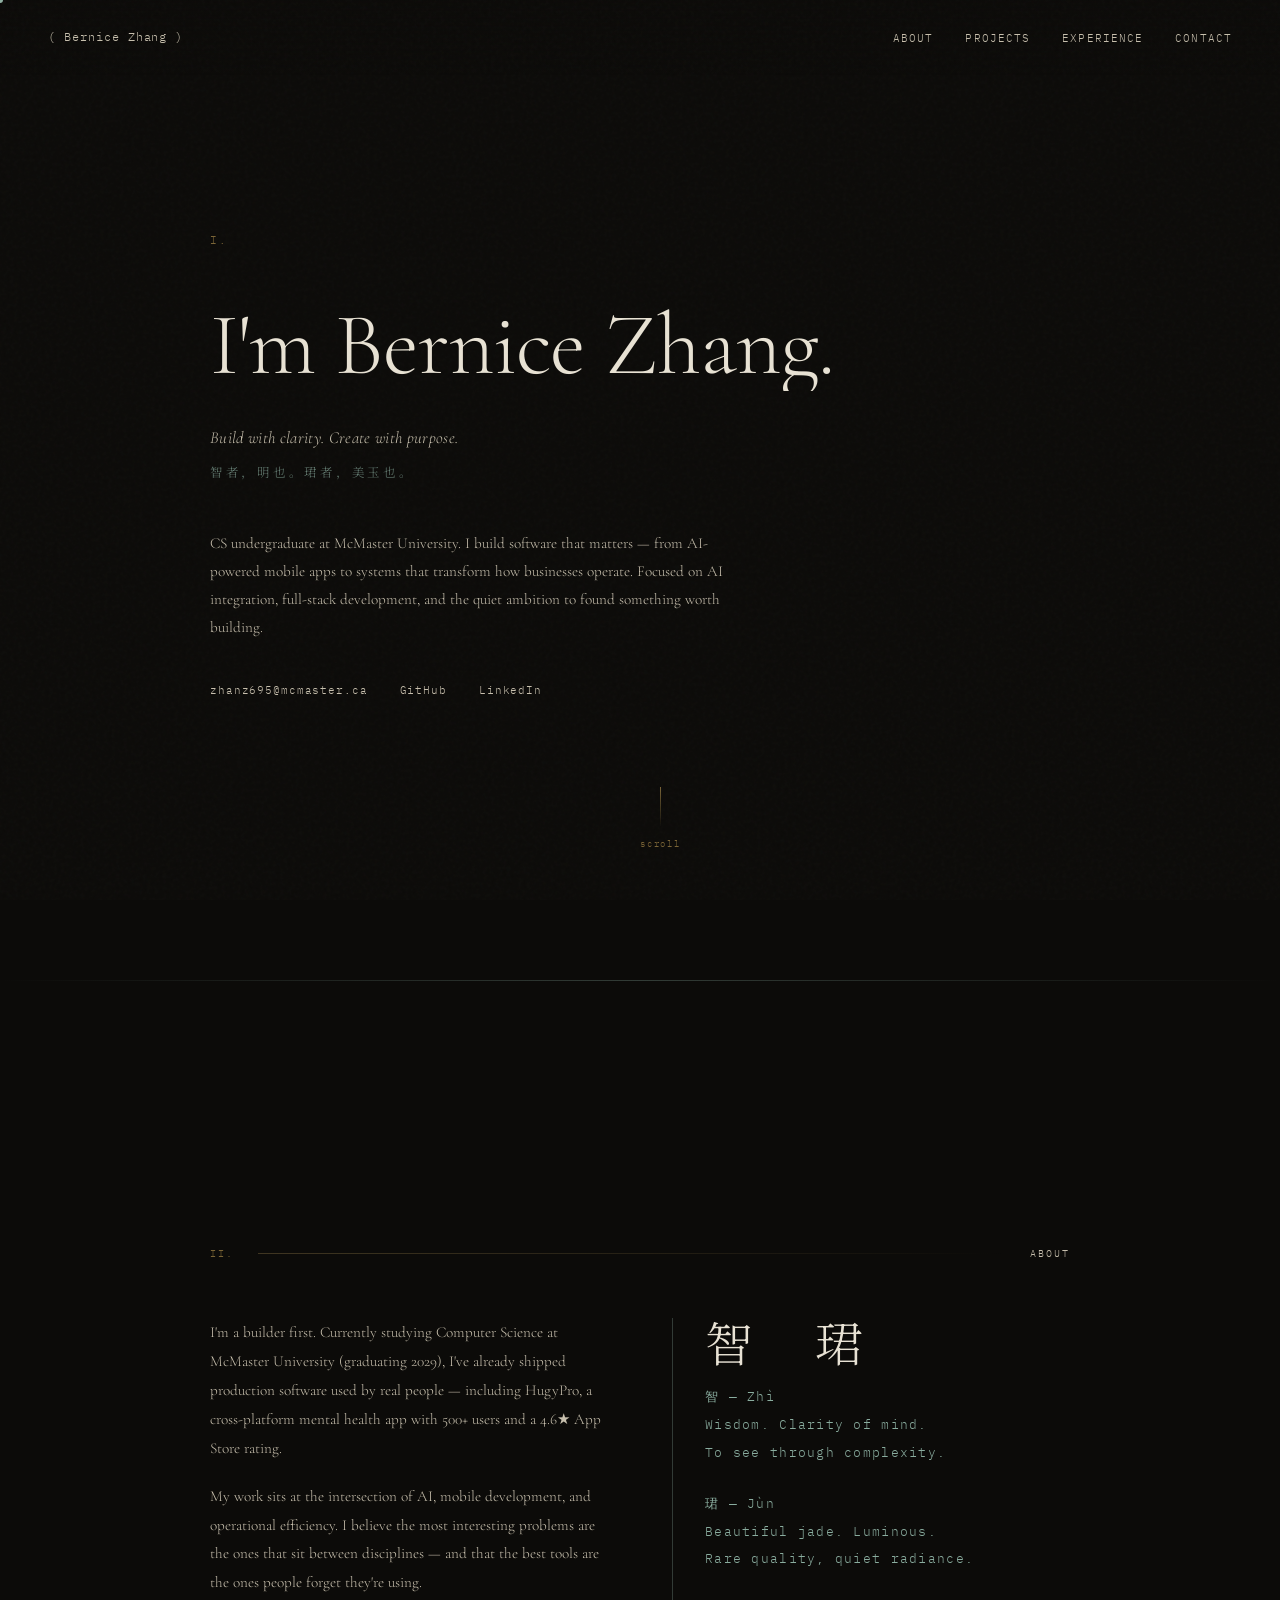
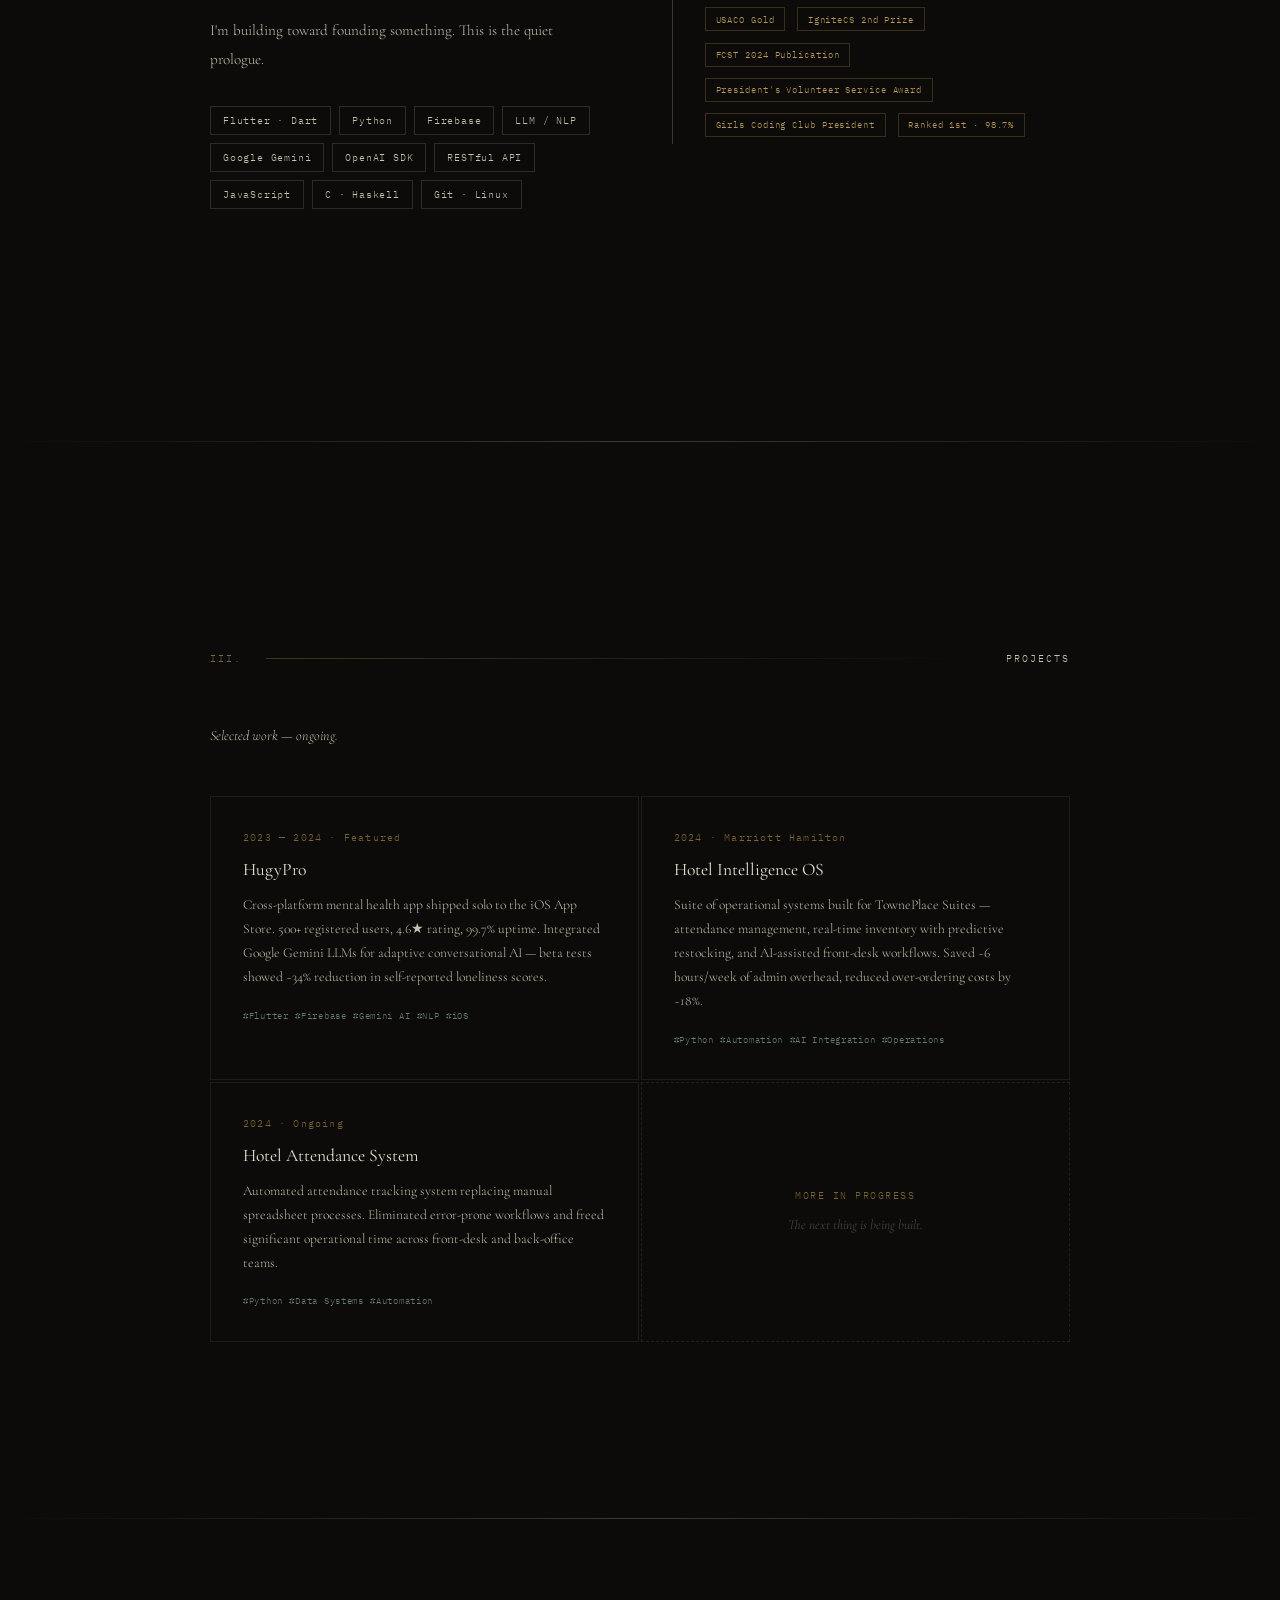
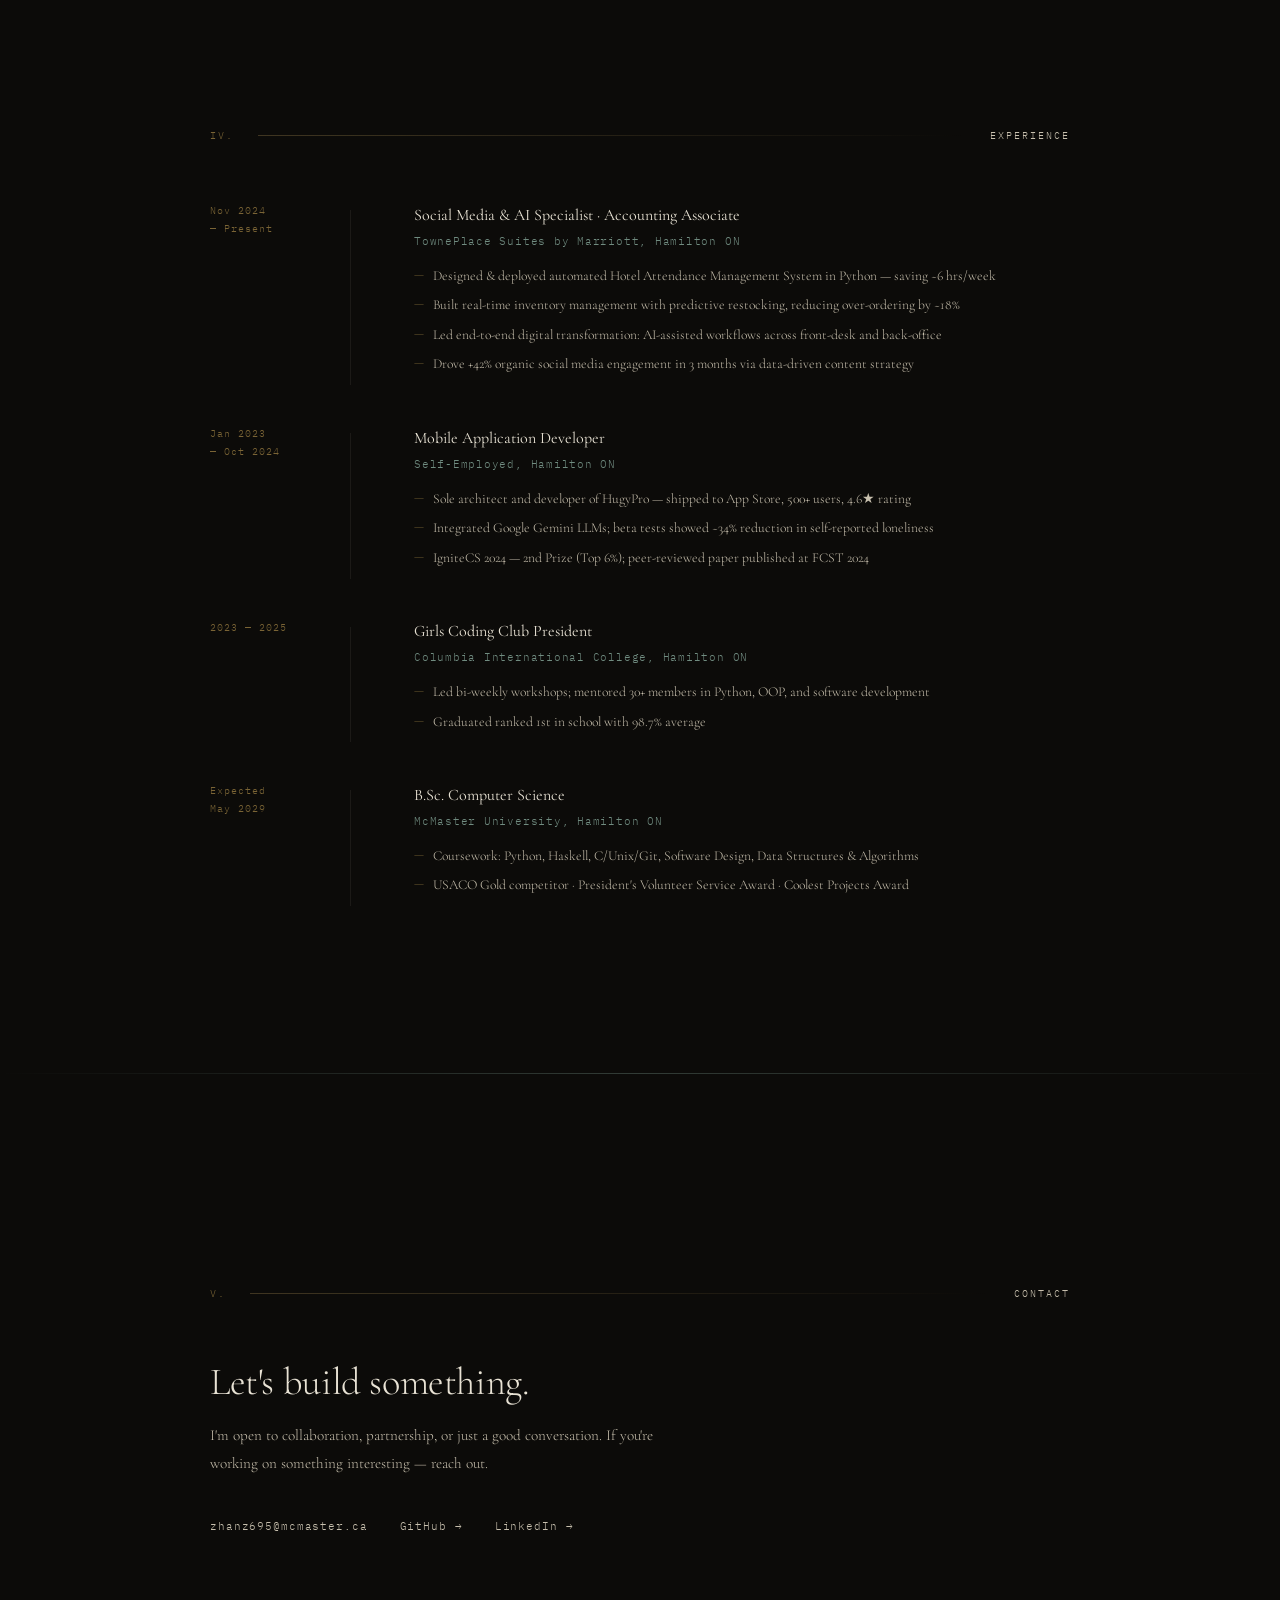
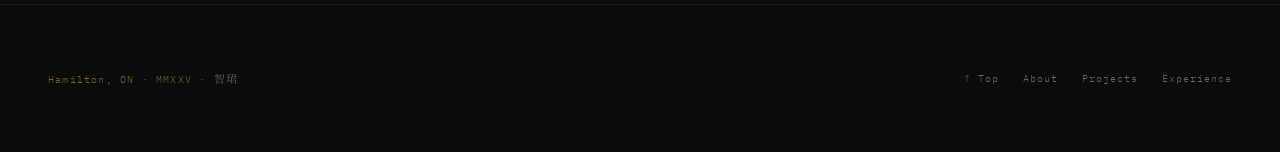
==== bernice-zhang.html @ 1e5eaf83 "Add files via upload" ====
<!DOCTYPE html>
<html lang="en">
<head>
<meta charset="UTF-8">
<meta name="viewport" content="width=device-width, initial-scale=1.0">
<title>Bernice Zhang</title>
<link rel="preconnect" href="https://fonts.googleapis.com">
<link rel="preconnect" href="https://fonts.gstatic.com" crossorigin>
<link href="https://fonts.googleapis.com/css2?family=Cormorant+Garamond:ital,wght@0,300;0,400;0,500;0,600;1,300;1,400&family=Noto+Serif+SC:wght@300;400&family=IBM+Plex+Mono:wght@300;400&display=swap" rel="stylesheet">
<style>
  *, *::before, *::after { box-sizing: border-box; margin: 0; padding: 0; }

  :root {
    --ink: #0c0b09;
    --paper: #e8e2d4;
    --paper-dim: #c8c0ae;
    --jade: #8aad9f;
    --gold: #b89a5a;
    --gold-dim: #7a6435;
    --mono: 'IBM Plex Mono', monospace;
    --serif: 'Cormorant Garamond', Georgia, serif;
    --chinese: 'Noto Serif SC', serif;
  }

  html { scroll-behavior: smooth; }

  body {
    background: var(--ink);
    color: var(--paper);
    font-family: var(--serif);
    font-size: 17px;
    line-height: 1.75;
    font-weight: 300;
    overflow-x: hidden;
  }

  /* Grain overlay */
  body::before {
    content: '';
    position: fixed;
    inset: 0;
    background-image: url("data:image/svg+xml,%3Csvg viewBox='0 0 256 256' xmlns='http://www.w3.org/2000/svg'%3E%3Cfilter id='noise'%3E%3CfeTurbulence type='fractalNoise' baseFrequency='0.9' numOctaves='4' stitchTiles='stitch'/%3E%3C/filter%3E%3Crect width='100%25' height='100%25' filter='url(%23noise)' opacity='0.04'/%3E%3C/svg%3E");
    pointer-events: none;
    z-index: 9999;
    opacity: 0.6;
  }

  /* NAV */
  nav {
    position: fixed;
    top: 0; left: 0; right: 0;
    z-index: 100;
    display: flex;
    justify-content: space-between;
    align-items: center;
    padding: 1.4rem 3rem;
    mix-blend-mode: normal;
  }

  nav::after {
    content: '';
    position: absolute;
    inset: 0;
    background: linear-gradient(to bottom, rgba(12,11,9,0.85) 0%, transparent 100%);
    pointer-events: none;
    z-index: -1;
  }

  .nav-logo {
    font-family: var(--mono);
    font-size: 12px;
    letter-spacing: 0.08em;
    color: var(--paper-dim);
    text-decoration: none;
    overflow: hidden;
    height: 1.2em;
    display: block;
  }

  .nav-logo-inner {
    display: flex;
    flex-direction: column;
    transition: transform 0.4s cubic-bezier(0.76, 0, 0.24, 1);
  }

  .nav-logo:hover .nav-logo-inner {
    transform: translateY(-50%);
  }

  .nav-logo span {
    display: block;
    line-height: 1.2em;
    height: 1.2em;
  }

  .nav-links {
    display: flex;
    gap: 2rem;
    list-style: none;
  }

  .nav-links a {
    font-family: var(--mono);
    font-size: 11px;
    letter-spacing: 0.1em;
    text-transform: uppercase;
    color: var(--paper-dim);
    text-decoration: none;
    position: relative;
    transition: color 0.3s ease;
  }

  .nav-links a::after {
    content: '';
    position: absolute;
    bottom: -2px; left: 0;
    width: 0; height: 1px;
    background: var(--gold);
    transition: width 0.35s cubic-bezier(0.76, 0, 0.24, 1);
  }

  .nav-links a:hover { color: var(--paper); }
  .nav-links a:hover::after { width: 100%; }

  /* SECTIONS */
  section {
    min-height: 100vh;
    padding: 0 3rem;
    display: flex;
    align-items: center;
  }

  .section-inner {
    width: 100%;
    max-width: 860px;
    margin: 0 auto;
    padding: 8rem 0 6rem;
  }

  /* HERO */
  #hero {
    min-height: 100vh;
    position: relative;
  }

  .hero-number {
    font-family: var(--mono);
    font-size: 11px;
    letter-spacing: 0.15em;
    color: var(--gold-dim);
    margin-bottom: 3rem;
    opacity: 0;
    transform: translateY(12px);
    animation: fadeUp 0.8s cubic-bezier(0.76, 0, 0.24, 1) 0.2s forwards;
  }

  .hero-name-en {
    font-size: clamp(3.2rem, 7vw, 5.5rem);
    font-weight: 300;
    letter-spacing: -0.01em;
    line-height: 1.05;
    color: var(--paper);
    overflow: hidden;
    opacity: 0;
    transform: translateY(20px);
    animation: fadeUp 1s cubic-bezier(0.76, 0, 0.24, 1) 0.4s forwards;
  }

  /* Name flip: English ↔ Chinese */
  .hero-name-flip {
    display: inline-block;
    overflow: hidden;
    height: 1.05em;
    vertical-align: bottom;
    cursor: default;
  }

  .hero-name-flip-inner {
    display: flex;
    flex-direction: column;
    transition: transform 0.55s cubic-bezier(0.76, 0, 0.24, 1);
  }

  .hero-name-en:hover .hero-name-flip-inner {
    transform: translateY(-50%);
  }

  .hero-name-flip-inner span {
    display: block;
    height: 1.05em;
    line-height: 1.05em;
  }

  .hero-name-flip-inner span:last-child {
    font-family: var(--chinese);
    font-size: 0.85em;
    color: var(--jade);
    letter-spacing: 0.25em;
  }

  .hero-tagline {
    margin-top: 2rem;
    font-size: 1.05rem;
    font-weight: 300;
    color: var(--paper-dim);
    font-style: italic;
    letter-spacing: 0.02em;
    opacity: 0;
    transform: translateY(12px);
    animation: fadeUp 0.9s cubic-bezier(0.76, 0, 0.24, 1) 0.65s forwards;
  }

  .hero-jade-text {
    display: block;
    margin-top: 0.6rem;
    font-family: var(--chinese);
    font-size: 0.78rem;
    letter-spacing: 0.3em;
    color: var(--jade);
    font-style: normal;
    opacity: 0.7;
  }

  .hero-bio {
    margin-top: 2.8rem;
    max-width: 520px;
    font-size: 0.95rem;
    line-height: 1.85;
    color: var(--paper-dim);
    opacity: 0;
    transform: translateY(12px);
    animation: fadeUp 0.9s cubic-bezier(0.76, 0, 0.24, 1) 0.85s forwards;
  }

  .hero-links {
    margin-top: 2.5rem;
    display: flex;
    gap: 2rem;
    opacity: 0;
    transform: translateY(12px);
    animation: fadeUp 0.9s cubic-bezier(0.76, 0, 0.24, 1) 1s forwards;
  }

  .hero-links a {
    font-family: var(--mono);
    font-size: 11px;
    letter-spacing: 0.08em;
    color: var(--paper-dim);
    text-decoration: none;
    transition: color 0.3s ease;
    position: relative;
    overflow: hidden;
  }

  .hero-links a::after {
    content: '';
    position: absolute;
    bottom: -1px; left: 0;
    width: 100%; height: 1px;
    background: var(--gold);
    transform: scaleX(0);
    transform-origin: right;
    transition: transform 0.4s cubic-bezier(0.76, 0, 0.24, 1);
  }

  .hero-links a:hover { color: var(--paper); }
  .hero-links a:hover::after {
    transform: scaleX(1);
    transform-origin: left;
  }

  /* DIVIDER */
  .section-divider {
    width: 1px;
    height: 60px;
    background: var(--gold-dim);
    margin: 0 auto;
    opacity: 0.4;
  }

  /* SECTION LABEL */
  .section-label {
    display: flex;
    align-items: center;
    gap: 1.5rem;
    margin-bottom: 3.5rem;
  }

  .section-label-roman {
    font-family: var(--mono);
    font-size: 10px;
    letter-spacing: 0.2em;
    color: var(--gold-dim);
    text-transform: uppercase;
  }

  .section-label-line {
    flex: 1;
    height: 1px;
    background: linear-gradient(to right, rgba(184,154,90,0.3), transparent);
  }

  .section-label-title {
    font-family: var(--mono);
    font-size: 10px;
    letter-spacing: 0.2em;
    color: var(--paper-dim);
    text-transform: uppercase;
  }

  /* ABOUT */
  .about-grid {
    display: grid;
    grid-template-columns: 1fr 1fr;
    gap: 4rem;
    align-items: start;
  }

  .about-text p {
    color: var(--paper-dim);
    font-size: 0.95rem;
    line-height: 1.9;
    margin-bottom: 1.2rem;
  }

  .about-text p:last-child { margin-bottom: 0; }

  .about-name-block {
    border-left: 1px solid rgba(138,173,159,0.3);
    padding-left: 2rem;
  }

  .jade-char {
    font-family: var(--chinese);
    font-size: 3rem;
    line-height: 1;
    color: var(--paper);
    letter-spacing: 0.15em;
    margin-bottom: 1.2rem;
    display: block;
  }

  .jade-meaning {
    font-size: 0.8rem;
    font-family: var(--mono);
    color: var(--jade);
    letter-spacing: 0.1em;
    line-height: 1.8;
  }

  .jade-meaning-line {
    display: block;
    margin-bottom: 0.3rem;
    opacity: 0;
    transform: translateX(8px);
    transition: opacity 0.5s ease, transform 0.5s ease;
  }

  .jade-meaning-line.visible {
    opacity: 1;
    transform: translateX(0);
  }

  .skills-list {
    margin-top: 2rem;
    display: flex;
    flex-wrap: wrap;
    gap: 0.5rem;
  }

  .skill-tag {
    font-family: var(--mono);
    font-size: 10px;
    letter-spacing: 0.08em;
    color: var(--paper-dim);
    border: 1px solid rgba(232,226,212,0.15);
    padding: 0.3rem 0.75rem;
    transition: border-color 0.3s ease, color 0.3s ease;
    cursor: default;
  }

  .skill-tag:hover {
    border-color: rgba(138,173,159,0.5);
    color: var(--jade);
  }

  /* PROJECTS */
  .projects-grid {
    display: grid;
    grid-template-columns: 1fr 1fr;
    gap: 1.5px;
  }

  .project-card {
    padding: 2rem;
    border: 1px solid rgba(232,226,212,0.08);
    position: relative;
    overflow: hidden;
    cursor: pointer;
    transition: border-color 0.4s ease;
    text-decoration: none;
    display: block;
    color: inherit;
  }

  .project-card::before {
    content: '';
    position: absolute;
    inset: 0;
    background: linear-gradient(135deg, rgba(138,173,159,0.04) 0%, transparent 60%);
    opacity: 0;
    transition: opacity 0.5s ease;
  }

  .project-card::after {
    content: '';
    position: absolute;
    bottom: 0; left: 0;
    width: 0; height: 1px;
    background: linear-gradient(to right, var(--jade), var(--gold));
    transition: width 0.5s cubic-bezier(0.76, 0, 0.24, 1);
  }

  .project-card:hover { border-color: rgba(232,226,212,0.2); }
  .project-card:hover::before { opacity: 1; }
  .project-card:hover::after { width: 100%; }

  .project-meta {
    font-family: var(--mono);
    font-size: 10px;
    letter-spacing: 0.12em;
    color: var(--gold-dim);
    margin-bottom: 0.8rem;
  }

  .project-title {
    font-size: 1.1rem;
    font-weight: 400;
    color: var(--paper);
    margin-bottom: 0.7rem;
    line-height: 1.3;
  }

  .project-desc {
    font-size: 0.85rem;
    color: var(--paper-dim);
    line-height: 1.75;
  }

  .project-tags {
    margin-top: 1.2rem;
    display: flex;
    flex-wrap: wrap;
    gap: 0.4rem;
  }

  .project-tag {
    font-family: var(--mono);
    font-size: 9px;
    letter-spacing: 0.08em;
    color: var(--jade);
    opacity: 0.7;
  }

  .project-tag::before { content: '#'; }

  /* EXPERIENCE */
  .exp-list { display: flex; flex-direction: column; gap: 3rem; }

  .exp-item {
    display: grid;
    grid-template-columns: 140px 1fr;
    gap: 2rem;
    position: relative;
  }

  .exp-item::before {
    content: '';
    position: absolute;
    left: 140px;
    top: 0.6rem;
    width: 1px;
    height: 100%;
    background: rgba(232,226,212,0.07);
  }

  .exp-date {
    font-family: var(--mono);
    font-size: 10px;
    letter-spacing: 0.1em;
    color: var(--gold-dim);
    line-height: 1.8;
    padding-top: 0.1rem;
  }

  .exp-content { padding-left: 2rem; }

  .exp-title {
    font-size: 1rem;
    font-weight: 400;
    color: var(--paper);
    margin-bottom: 0.2rem;
  }

  .exp-org {
    font-family: var(--mono);
    font-size: 11px;
    letter-spacing: 0.07em;
    color: var(--jade);
    margin-bottom: 0.8rem;
    opacity: 0.8;
  }

  .exp-bullets {
    list-style: none;
    display: flex;
    flex-direction: column;
    gap: 0.4rem;
  }

  .exp-bullets li {
    font-size: 0.85rem;
    color: var(--paper-dim);
    line-height: 1.7;
    padding-left: 1.2rem;
    position: relative;
  }

  .exp-bullets li::before {
    content: '—';
    position: absolute;
    left: 0;
    color: var(--gold-dim);
    font-size: 0.75rem;
  }

  /* FOOTER */
  footer {
    padding: 4rem 3rem;
    display: flex;
    justify-content: space-between;
    align-items: center;
    border-top: 1px solid rgba(232,226,212,0.07);
  }

  .footer-left {
    font-family: var(--mono);
    font-size: 10px;
    letter-spacing: 0.12em;
    color: var(--gold-dim);
  }

  .footer-left span {
    font-family: var(--chinese);
    font-size: 11px;
    color: var(--jade);
    opacity: 0.6;
  }

  .footer-right {
    display: flex;
    gap: 1.5rem;
  }

  .footer-right a {
    font-family: var(--mono);
    font-size: 10px;
    letter-spacing: 0.1em;
    color: var(--paper-dim);
    text-decoration: none;
    transition: color 0.3s ease;
    opacity: 0.5;
  }

  .footer-right a:hover { color: var(--jade); opacity: 1; }

  /* SCROLL REVEAL */
  .reveal {
    opacity: 0;
    transform: translateY(24px);
    transition: opacity 0.85s cubic-bezier(0.76, 0, 0.24, 1), transform 0.85s cubic-bezier(0.76, 0, 0.24, 1);
  }

  .reveal.visible {
    opacity: 1;
    transform: translateY(0);
  }

  .reveal-delay-1 { transition-delay: 0.1s; }
  .reveal-delay-2 { transition-delay: 0.2s; }
  .reveal-delay-3 { transition-delay: 0.3s; }
  .reveal-delay-4 { transition-delay: 0.45s; }

  /* ANIMATIONS */
  @keyframes fadeUp {
    to { opacity: 1; transform: translateY(0); }
  }

  /* SCROLL INDICATOR */
  .scroll-hint {
    position: absolute;
    bottom: 3rem;
    left: 50%;
    transform: translateX(-50%);
    font-family: var(--mono);
    font-size: 9px;
    letter-spacing: 0.2em;
    color: var(--gold-dim);
    display: flex;
    flex-direction: column;
    align-items: center;
    gap: 0.6rem;
    opacity: 0;
    animation: fadeUp 1s ease 1.5s forwards;
  }

  .scroll-hint-line {
    width: 1px;
    height: 40px;
    background: linear-gradient(to bottom, var(--gold-dim), transparent);
    animation: scrollPulse 2s ease-in-out infinite;
  }

  @keyframes scrollPulse {
    0%, 100% { opacity: 0.4; transform: scaleY(1); }
    50% { opacity: 1; transform: scaleY(0.7); }
  }

  /* CURSOR DOT */
  .cursor-dot {
    position: fixed;
    width: 6px;
    height: 6px;
    background: var(--jade);
    border-radius: 50%;
    pointer-events: none;
    z-index: 10000;
    transform: translate(-50%, -50%);
    transition: width 0.3s, height 0.3s, opacity 0.3s;
    mix-blend-mode: screen;
  }

  /* SECTION heading */
  .section-heading {
    font-size: clamp(1.6rem, 3.5vw, 2.4rem);
    font-weight: 300;
    color: var(--paper);
    letter-spacing: -0.01em;
    line-height: 1.2;
    margin-bottom: 1rem;
  }

  .section-sub {
    font-size: 0.88rem;
    color: var(--paper-dim);
    font-style: italic;
    margin-bottom: 3rem;
  }

  /* HORIZONTAL RULE */
  hr.jade-rule {
    border: none;
    height: 1px;
    background: linear-gradient(to right, transparent, rgba(138,173,159,0.3), transparent);
    margin: 5rem 0;
  }

  /* AWARD CHIPS */
  .award-chip {
    display: inline-block;
    font-family: var(--mono);
    font-size: 9px;
    letter-spacing: 0.1em;
    color: var(--gold);
    border: 1px solid rgba(184,154,90,0.25);
    padding: 0.2rem 0.6rem;
    margin-right: 0.5rem;
    margin-bottom: 0.4rem;
  }

  /* ACTIVE NAV */
  .nav-links a.active { color: var(--paper); }
  .nav-links a.active::after { width: 100%; }

  @media (max-width: 700px) {
    nav { padding: 1.2rem 1.5rem; }
    section { padding: 0 1.5rem; }
    .about-grid, .projects-grid { grid-template-columns: 1fr; }
    .exp-item { grid-template-columns: 1fr; gap: 0.5rem; }
    .exp-item::before { display: none; }
    .exp-content { padding-left: 0; }
    footer { flex-direction: column; gap: 1rem; text-align: center; }
  }
</style>
</head>
<body>

<div class="cursor-dot" id="cursor"></div>

<!-- NAV -->
<nav>
  <a class="nav-logo" href="#hero">
    <div class="nav-logo-inner">
      <span>( Bernice Zhang )</span>
      <span>( 張　智　珺 )</span>
    </div>
  </a>
  <ul class="nav-links">
    <li><a href="#about">About</a></li>
    <li><a href="#projects">Projects</a></li>
    <li><a href="#experience">Experience</a></li>
    <li><a href="#contact">Contact</a></li>
  </ul>
</nav>

<!-- HERO -->
<section id="hero">
  <div class="section-inner">
    <div class="hero-number">I.</div>

    <h1 class="hero-name-en">
      I'm
      <span class="hero-name-flip">
        <span class="hero-name-flip-inner">
          <span>Bernice</span>
          <span>智珺</span>
        </span>
      </span>
      Zhang.
    </h1>

    <p class="hero-tagline">
      Build with clarity. Create with purpose.
      <span class="hero-jade-text">智者，明也。珺者，美玉也。</span>
    </p>

    <p class="hero-bio">
      CS undergraduate at McMaster University. I build software that matters — from AI-powered mobile apps to systems that transform how businesses operate. Focused on AI integration, full-stack development, and the quiet ambition to found something worth building.
    </p>

    <div class="hero-links">
      <a href="mailto:zhanz695@mcmaster.ca">zhanz695@mcmaster.ca</a>
      <a href="https://github.com/zhijunzhang301-creator" target="_blank">GitHub</a>
      <a href="https://linkedin.com/in/zhijun-zhang" target="_blank">LinkedIn</a>
    </div>
  </div>

  <div class="scroll-hint">
    <div class="scroll-hint-line"></div>
    scroll
  </div>
</section>

<hr class="jade-rule">

<!-- ABOUT -->
<section id="about">
  <div class="section-inner">

    <div class="section-label reveal">
      <span class="section-label-roman">II.</span>
      <div class="section-label-line"></div>
      <span class="section-label-title">About</span>
    </div>

    <div class="about-grid">
      <div class="about-text">
        <p class="reveal reveal-delay-1">
          I'm a builder first. Currently studying Computer Science at McMaster University (graduating 2029), I've already shipped production software used by real people — including HugyPro, a cross-platform mental health app with 500+ users and a 4.6★ App Store rating.
        </p>
        <p class="reveal reveal-delay-2">
          My work sits at the intersection of AI, mobile development, and operational efficiency. I believe the most interesting problems are the ones that sit between disciplines — and that the best tools are the ones people forget they're using.
        </p>
        <p class="reveal reveal-delay-3">
          I'm building toward founding something. This is the quiet prologue.
        </p>

        <div class="skills-list reveal reveal-delay-4">
          <span class="skill-tag">Flutter · Dart</span>
          <span class="skill-tag">Python</span>
          <span class="skill-tag">Firebase</span>
          <span class="skill-tag">LLM / NLP</span>
          <span class="skill-tag">Google Gemini</span>
          <span class="skill-tag">OpenAI SDK</span>
          <span class="skill-tag">RESTful API</span>
          <span class="skill-tag">JavaScript</span>
          <span class="skill-tag">C · Haskell</span>
          <span class="skill-tag">Git · Linux</span>
        </div>
      </div>

      <div class="about-name-block reveal reveal-delay-2">
        <span class="jade-char">智　珺</span>
        <div class="jade-meaning">
          <span class="jade-meaning-line" data-delay="0">智 — Zhì</span>
          <span class="jade-meaning-line" data-delay="100">Wisdom. Clarity of mind.</span>
          <span class="jade-meaning-line" data-delay="200">To see through complexity.</span>
          <br>
          <span class="jade-meaning-line" data-delay="350">珺 — Jùn</span>
          <span class="jade-meaning-line" data-delay="450">Beautiful jade. Luminous.</span>
          <span class="jade-meaning-line" data-delay="550">Rare quality, quiet radiance.</span>
        </div>

        <div style="margin-top: 2rem;">
          <span class="award-chip">USACO Gold</span>
          <span class="award-chip">IgniteCS 2nd Prize</span>
          <span class="award-chip">FCST 2024 Publication</span>
          <span class="award-chip">President's Volunteer Service Award</span>
          <span class="award-chip">Girls Coding Club President</span>
          <span class="award-chip">Ranked 1st · 98.7%</span>
        </div>
      </div>
    </div>

  </div>
</section>

<hr class="jade-rule">

<!-- PROJECTS -->
<section id="projects">
  <div class="section-inner">

    <div class="section-label reveal">
      <span class="section-label-roman">III.</span>
      <div class="section-label-line"></div>
      <span class="section-label-title">Projects</span>
    </div>

    <p class="section-sub reveal">Selected work — ongoing.</p>

    <div class="projects-grid">

      <a class="project-card reveal reveal-delay-1" href="https://apps.apple.com/ca/app/hugypro/id6479186220" target="_blank">
        <div class="project-meta">2023 — 2024 · Featured</div>
        <div class="project-title">HugyPro</div>
        <div class="project-desc">
          Cross-platform mental health app shipped solo to the iOS App Store. 500+ registered users, 4.6★ rating, 99.7% uptime. Integrated Google Gemini LLMs for adaptive conversational AI — beta tests showed ~34% reduction in self-reported loneliness scores.
        </div>
        <div class="project-tags">
          <span class="project-tag">Flutter</span>
          <span class="project-tag">Firebase</span>
          <span class="project-tag">Gemini AI</span>
          <span class="project-tag">NLP</span>
          <span class="project-tag">iOS</span>
        </div>
      </a>

      <div class="project-card reveal reveal-delay-2">
        <div class="project-meta">2024 · Marriott Hamilton</div>
        <div class="project-title">Hotel Intelligence OS</div>
        <div class="project-desc">
          Suite of operational systems built for TownePlace Suites — attendance management, real-time inventory with predictive restocking, and AI-assisted front-desk workflows. Saved ~6 hours/week of admin overhead, reduced over-ordering costs by ~18%.
        </div>
        <div class="project-tags">
          <span class="project-tag">Python</span>
          <span class="project-tag">Automation</span>
          <span class="project-tag">AI Integration</span>
          <span class="project-tag">Operations</span>
        </div>
      </div>

      <div class="project-card reveal reveal-delay-3">
        <div class="project-meta">2024 · Ongoing</div>
        <div class="project-title">Hotel Attendance System</div>
        <div class="project-desc">
          Automated attendance tracking system replacing manual spreadsheet processes. Eliminated error-prone workflows and freed significant operational time across front-desk and back-office teams.
        </div>
        <div class="project-tags">
          <span class="project-tag">Python</span>
          <span class="project-tag">Data Systems</span>
          <span class="project-tag">Automation</span>
        </div>
      </div>

      <div class="project-card reveal reveal-delay-4" style="border: 1px dashed rgba(232,226,212,0.1); display: flex; align-items: center; justify-content: center;">
        <div style="text-align: center;">
          <div style="font-family: var(--mono); font-size: 10px; letter-spacing: 0.15em; color: var(--gold-dim); margin-bottom: 0.5rem;">MORE IN PROGRESS</div>
          <div style="font-size: 0.85rem; color: rgba(232,226,212,0.3); font-style: italic;">The next thing is being built.</div>
        </div>
      </div>

    </div>

  </div>
</section>

<hr class="jade-rule">

<!-- EXPERIENCE -->
<section id="experience">
  <div class="section-inner">

    <div class="section-label reveal">
      <span class="section-label-roman">IV.</span>
      <div class="section-label-line"></div>
      <span class="section-label-title">Experience</span>
    </div>

    <div class="exp-list">

      <div class="exp-item reveal reveal-delay-1">
        <div class="exp-date">Nov 2024<br>— Present</div>
        <div class="exp-content">
          <div class="exp-title">Social Media & AI Specialist · Accounting Associate</div>
          <div class="exp-org">TownePlace Suites by Marriott, Hamilton ON</div>
          <ul class="exp-bullets">
            <li>Designed & deployed automated Hotel Attendance Management System in Python — saving ~6 hrs/week</li>
            <li>Built real-time inventory management with predictive restocking, reducing over-ordering by ~18%</li>
            <li>Led end-to-end digital transformation: AI-assisted workflows across front-desk and back-office</li>
            <li>Drove +42% organic social media engagement in 3 months via data-driven content strategy</li>
          </ul>
        </div>
      </div>

      <div class="exp-item reveal reveal-delay-2">
        <div class="exp-date">Jan 2023<br>— Oct 2024</div>
        <div class="exp-content">
          <div class="exp-title">Mobile Application Developer</div>
          <div class="exp-org">Self-Employed, Hamilton ON</div>
          <ul class="exp-bullets">
            <li>Sole architect and developer of HugyPro — shipped to App Store, 500+ users, 4.6★ rating</li>
            <li>Integrated Google Gemini LLMs; beta tests showed ~34% reduction in self-reported loneliness</li>
            <li>IgniteCS 2024 — 2nd Prize (Top 6%); peer-reviewed paper published at FCST 2024</li>
          </ul>
        </div>
      </div>

      <div class="exp-item reveal reveal-delay-3">
        <div class="exp-date">2023 — 2025</div>
        <div class="exp-content">
          <div class="exp-title">Girls Coding Club President</div>
          <div class="exp-org">Columbia International College, Hamilton ON</div>
          <ul class="exp-bullets">
            <li>Led bi-weekly workshops; mentored 30+ members in Python, OOP, and software development</li>
            <li>Graduated ranked 1st in school with 98.7% average</li>
          </ul>
        </div>
      </div>

      <div class="exp-item reveal reveal-delay-4">
        <div class="exp-date">Expected<br>May 2029</div>
        <div class="exp-content">
          <div class="exp-title">B.Sc. Computer Science</div>
          <div class="exp-org">McMaster University, Hamilton ON</div>
          <ul class="exp-bullets">
            <li>Coursework: Python, Haskell, C/Unix/Git, Software Design, Data Structures & Algorithms</li>
            <li>USACO Gold competitor · President's Volunteer Service Award · Coolest Projects Award</li>
          </ul>
        </div>
      </div>

    </div>
  </div>
</section>

<hr class="jade-rule">

<!-- CONTACT -->
<section id="contact" style="min-height: 50vh;">
  <div class="section-inner" style="padding-bottom: 4rem;">

    <div class="section-label reveal">
      <span class="section-label-roman">V.</span>
      <div class="section-label-line"></div>
      <span class="section-label-title">Contact</span>
    </div>

    <h2 class="section-heading reveal">Let's build something.</h2>

    <p class="reveal reveal-delay-1" style="max-width: 480px; color: var(--paper-dim); font-size: 0.95rem; margin-bottom: 2.5rem; line-height: 1.85;">
      I'm open to collaboration, partnership, or just a good conversation. If you're working on something interesting — reach out.
    </p>

    <div class="hero-links reveal reveal-delay-2">
      <a href="mailto:zhanz695@mcmaster.ca">zhanz695@mcmaster.ca</a>
      <a href="https://github.com/zhijunzhang301-creator" target="_blank">GitHub →</a>
      <a href="https://linkedin.com/in/zhijun-zhang" target="_blank">LinkedIn →</a>
    </div>

  </div>
</section>

<!-- FOOTER -->
<footer>
  <div class="footer-left">
    Hamilton, ON · MMXXV · <span>智珺</span>
  </div>
  <div class="footer-right">
    <a href="#hero">↑ Top</a>
    <a href="#about">About</a>
    <a href="#projects">Projects</a>
    <a href="#experience">Experience</a>
  </div>
</footer>

<script>
  // Custom cursor
  const cursor = document.getElementById('cursor');
  let mx = 0, my = 0, cx = 0, cy = 0;
  document.addEventListener('mousemove', e => { mx = e.clientX; my = e.clientY; });
  (function loop() {
    cx += (mx - cx) * 0.18;
    cy += (my - cy) * 0.18;
    cursor.style.left = cx + 'px';
    cursor.style.top = cy + 'px';
    requestAnimationFrame(loop);
  })();

  document.querySelectorAll('a, button, .project-card, .skill-tag').forEach(el => {
    el.addEventListener('mouseenter', () => {
      cursor.style.width = '20px';
      cursor.style.height = '20px';
      cursor.style.opacity = '0.5';
    });
    el.addEventListener('mouseleave', () => {
      cursor.style.width = '6px';
      cursor.style.height = '6px';
      cursor.style.opacity = '1';
    });
  });

  // Scroll reveal
  const revealEls = document.querySelectorAll('.reveal');
  const observer = new IntersectionObserver(entries => {
    entries.forEach(entry => {
      if (entry.isIntersecting) {
        entry.target.classList.add('visible');
        observer.unobserve(entry.target);
      }
    });
  }, { threshold: 0.12 });
  revealEls.forEach(el => observer.observe(el));

  // Jade meaning stagger
  const jadeMeaningObs = new IntersectionObserver(entries => {
    entries.forEach(entry => {
      if (entry.isIntersecting) {
        entry.target.querySelectorAll('.jade-meaning-line').forEach((line, i) => {
          const delay = parseInt(line.dataset.delay || 0);
          setTimeout(() => line.classList.add('visible'), delay + 200);
        });
        jadeMeaningObs.unobserve(entry.target);
      }
    });
  }, { threshold: 0.3 });
  document.querySelectorAll('.about-name-block').forEach(el => jadeMeaningObs.observe(el));

  // Active nav
  const sections = document.querySelectorAll('section[id]');
  const navLinks = document.querySelectorAll('.nav-links a');
  const navObs = new IntersectionObserver(entries => {
    entries.forEach(entry => {
      if (entry.isIntersecting) {
        navLinks.forEach(a => {
          a.classList.toggle('active', a.getAttribute('href') === '#' + entry.target.id);
        });
      }
    });
  }, { threshold: 0.4 });
  sections.forEach(s => navObs.observe(s));
</script>
</body>
</html>
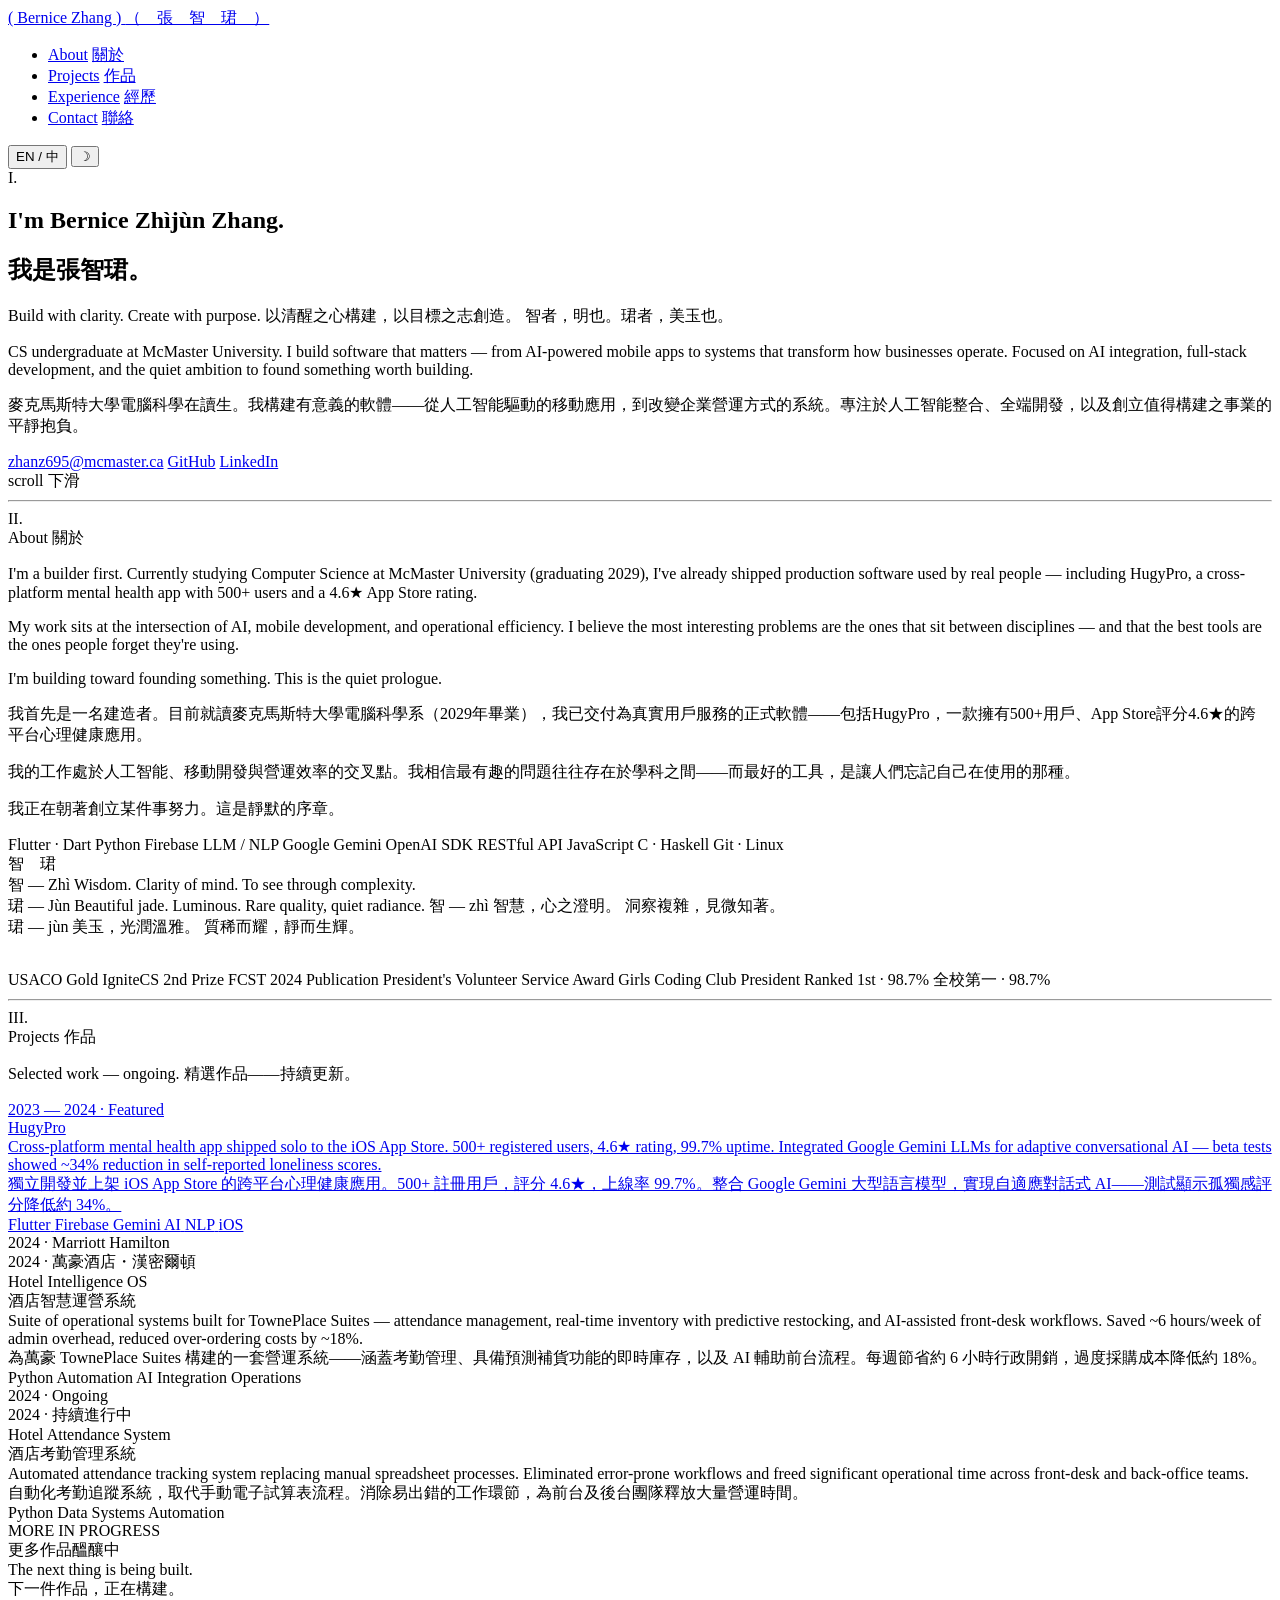
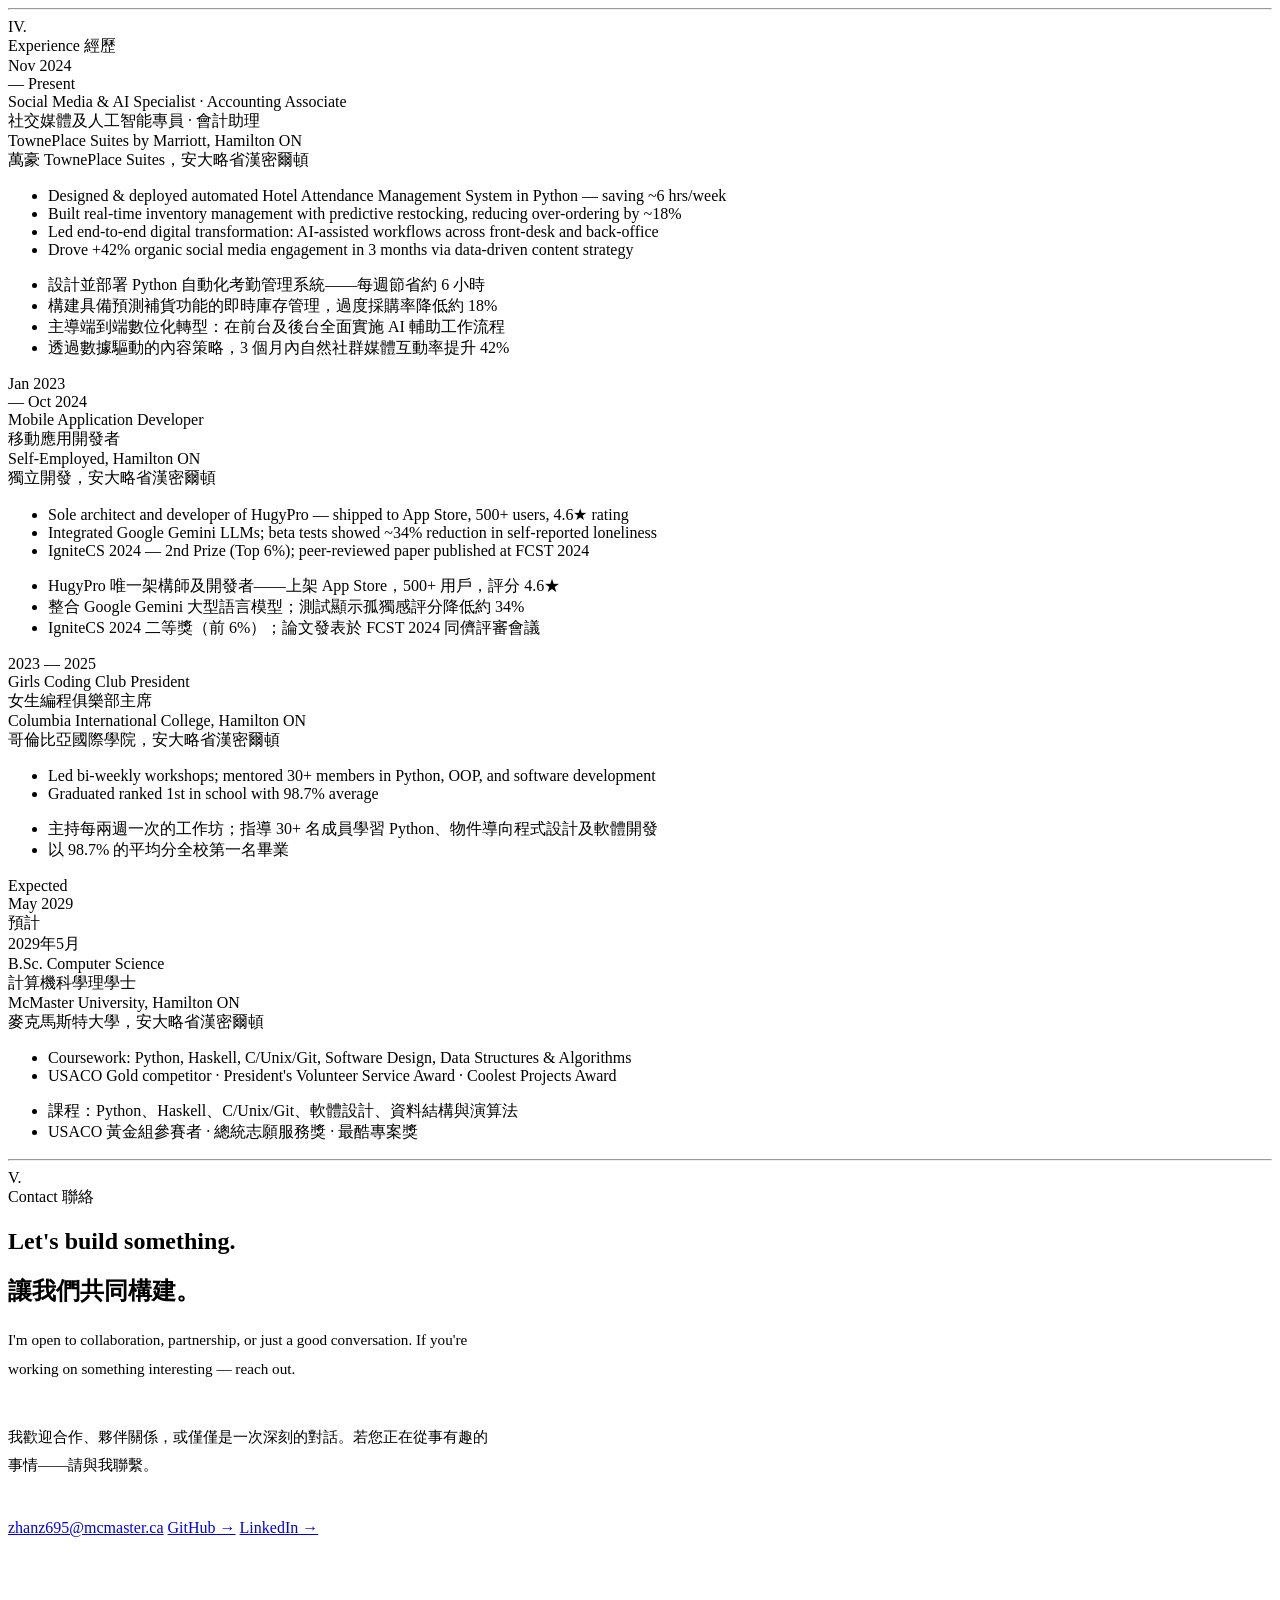
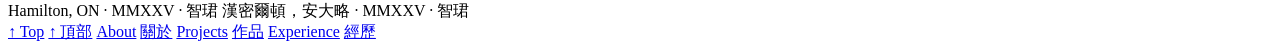
==== commit f2a9ab73: "Add files via upload" ====
--- a/bernice-zhang.html
+++ b/bernice-zhang.html
@@ -7,735 +7,75 @@
 <link rel="preconnect" href="https://fonts.googleapis.com">
 <link rel="preconnect" href="https://fonts.gstatic.com" crossorigin>
 <link href="https://fonts.googleapis.com/css2?family=Cormorant+Garamond:ital,wght@0,300;0,400;0,500;0,600;1,300;1,400&family=Noto+Serif+SC:wght@300;400&family=IBM+Plex+Mono:wght@300;400&display=swap" rel="stylesheet">
-<style>
-  *, *::before, *::after { box-sizing: border-box; margin: 0; padding: 0; }
-
-  :root {
-    --ink: #0c0b09;
-    --paper: #e8e2d4;
-    --paper-dim: #c8c0ae;
-    --jade: #8aad9f;
-    --gold: #b89a5a;
-    --gold-dim: #7a6435;
-    --mono: 'IBM Plex Mono', monospace;
-    --serif: 'Cormorant Garamond', Georgia, serif;
-    --chinese: 'Noto Serif SC', serif;
-  }
-
-  html { scroll-behavior: smooth; }
-
-  body {
-    background: var(--ink);
-    color: var(--paper);
-    font-family: var(--serif);
-    font-size: 17px;
-    line-height: 1.75;
-    font-weight: 300;
-    overflow-x: hidden;
-  }
-
-  /* Grain overlay */
-  body::before {
-    content: '';
-    position: fixed;
-    inset: 0;
-    background-image: url("data:image/svg+xml,%3Csvg viewBox='0 0 256 256' xmlns='http://www.w3.org/2000/svg'%3E%3Cfilter id='noise'%3E%3CfeTurbulence type='fractalNoise' baseFrequency='0.9' numOctaves='4' stitchTiles='stitch'/%3E%3C/filter%3E%3Crect width='100%25' height='100%25' filter='url(%23noise)' opacity='0.04'/%3E%3C/svg%3E");
-    pointer-events: none;
-    z-index: 9999;
-    opacity: 0.6;
-  }
-
-  /* NAV */
-  nav {
-    position: fixed;
-    top: 0; left: 0; right: 0;
-    z-index: 100;
-    display: flex;
-    justify-content: space-between;
-    align-items: center;
-    padding: 1.4rem 3rem;
-    mix-blend-mode: normal;
-  }
-
-  nav::after {
-    content: '';
-    position: absolute;
-    inset: 0;
-    background: linear-gradient(to bottom, rgba(12,11,9,0.85) 0%, transparent 100%);
-    pointer-events: none;
-    z-index: -1;
-  }
-
-  .nav-logo {
-    font-family: var(--mono);
-    font-size: 12px;
-    letter-spacing: 0.08em;
-    color: var(--paper-dim);
-    text-decoration: none;
-    overflow: hidden;
-    height: 1.2em;
-    display: block;
-  }
-
-  .nav-logo-inner {
-    display: flex;
-    flex-direction: column;
-    transition: transform 0.4s cubic-bezier(0.76, 0, 0.24, 1);
-  }
-
-  .nav-logo:hover .nav-logo-inner {
-    transform: translateY(-50%);
-  }
-
-  .nav-logo span {
-    display: block;
-    line-height: 1.2em;
-    height: 1.2em;
-  }
-
-  .nav-links {
-    display: flex;
-    gap: 2rem;
-    list-style: none;
-  }
-
-  .nav-links a {
-    font-family: var(--mono);
-    font-size: 11px;
-    letter-spacing: 0.1em;
-    text-transform: uppercase;
-    color: var(--paper-dim);
-    text-decoration: none;
-    position: relative;
-    transition: color 0.3s ease;
-  }
-
-  .nav-links a::after {
-    content: '';
-    position: absolute;
-    bottom: -2px; left: 0;
-    width: 0; height: 1px;
-    background: var(--gold);
-    transition: width 0.35s cubic-bezier(0.76, 0, 0.24, 1);
-  }
-
-  .nav-links a:hover { color: var(--paper); }
-  .nav-links a:hover::after { width: 100%; }
-
-  /* SECTIONS */
-  section {
-    min-height: 100vh;
-    padding: 0 3rem;
-    display: flex;
-    align-items: center;
-  }
-
-  .section-inner {
-    width: 100%;
-    max-width: 860px;
-    margin: 0 auto;
-    padding: 8rem 0 6rem;
-  }
-
-  /* HERO */
-  #hero {
-    min-height: 100vh;
-    position: relative;
-  }
-
-  .hero-number {
-    font-family: var(--mono);
-    font-size: 11px;
-    letter-spacing: 0.15em;
-    color: var(--gold-dim);
-    margin-bottom: 3rem;
-    opacity: 0;
-    transform: translateY(12px);
-    animation: fadeUp 0.8s cubic-bezier(0.76, 0, 0.24, 1) 0.2s forwards;
-  }
-
-  .hero-name-en {
-    font-size: clamp(3.2rem, 7vw, 5.5rem);
-    font-weight: 300;
-    letter-spacing: -0.01em;
-    line-height: 1.05;
-    color: var(--paper);
-    overflow: hidden;
-    opacity: 0;
-    transform: translateY(20px);
-    animation: fadeUp 1s cubic-bezier(0.76, 0, 0.24, 1) 0.4s forwards;
-  }
-
-  /* Name flip: English ↔ Chinese */
-  .hero-name-flip {
-    display: inline-block;
-    overflow: hidden;
-    height: 1.05em;
-    vertical-align: bottom;
-    cursor: default;
-  }
-
-  .hero-name-flip-inner {
-    display: flex;
-    flex-direction: column;
-    transition: transform 0.55s cubic-bezier(0.76, 0, 0.24, 1);
-  }
-
-  .hero-name-en:hover .hero-name-flip-inner {
-    transform: translateY(-50%);
-  }
-
-  .hero-name-flip-inner span {
-    display: block;
-    height: 1.05em;
-    line-height: 1.05em;
-  }
-
-  .hero-name-flip-inner span:last-child {
-    font-family: var(--chinese);
-    font-size: 0.85em;
-    color: var(--jade);
-    letter-spacing: 0.25em;
-  }
-
-  .hero-tagline {
-    margin-top: 2rem;
-    font-size: 1.05rem;
-    font-weight: 300;
-    color: var(--paper-dim);
-    font-style: italic;
-    letter-spacing: 0.02em;
-    opacity: 0;
-    transform: translateY(12px);
-    animation: fadeUp 0.9s cubic-bezier(0.76, 0, 0.24, 1) 0.65s forwards;
-  }
-
-  .hero-jade-text {
-    display: block;
-    margin-top: 0.6rem;
-    font-family: var(--chinese);
-    font-size: 0.78rem;
-    letter-spacing: 0.3em;
-    color: var(--jade);
-    font-style: normal;
-    opacity: 0.7;
-  }
-
-  .hero-bio {
-    margin-top: 2.8rem;
-    max-width: 520px;
-    font-size: 0.95rem;
-    line-height: 1.85;
-    color: var(--paper-dim);
-    opacity: 0;
-    transform: translateY(12px);
-    animation: fadeUp 0.9s cubic-bezier(0.76, 0, 0.24, 1) 0.85s forwards;
-  }
-
-  .hero-links {
-    margin-top: 2.5rem;
-    display: flex;
-    gap: 2rem;
-    opacity: 0;
-    transform: translateY(12px);
-    animation: fadeUp 0.9s cubic-bezier(0.76, 0, 0.24, 1) 1s forwards;
-  }
-
-  .hero-links a {
-    font-family: var(--mono);
-    font-size: 11px;
-    letter-spacing: 0.08em;
-    color: var(--paper-dim);
-    text-decoration: none;
-    transition: color 0.3s ease;
-    position: relative;
-    overflow: hidden;
-  }
-
-  .hero-links a::after {
-    content: '';
-    position: absolute;
-    bottom: -1px; left: 0;
-    width: 100%; height: 1px;
-    background: var(--gold);
-    transform: scaleX(0);
-    transform-origin: right;
-    transition: transform 0.4s cubic-bezier(0.76, 0, 0.24, 1);
-  }
-
-  .hero-links a:hover { color: var(--paper); }
-  .hero-links a:hover::after {
-    transform: scaleX(1);
-    transform-origin: left;
-  }
-
-  /* DIVIDER */
-  .section-divider {
-    width: 1px;
-    height: 60px;
-    background: var(--gold-dim);
-    margin: 0 auto;
-    opacity: 0.4;
-  }
-
-  /* SECTION LABEL */
-  .section-label {
-    display: flex;
-    align-items: center;
-    gap: 1.5rem;
-    margin-bottom: 3.5rem;
-  }
-
-  .section-label-roman {
-    font-family: var(--mono);
-    font-size: 10px;
-    letter-spacing: 0.2em;
-    color: var(--gold-dim);
-    text-transform: uppercase;
-  }
-
-  .section-label-line {
-    flex: 1;
-    height: 1px;
-    background: linear-gradient(to right, rgba(184,154,90,0.3), transparent);
-  }
-
-  .section-label-title {
-    font-family: var(--mono);
-    font-size: 10px;
-    letter-spacing: 0.2em;
-    color: var(--paper-dim);
-    text-transform: uppercase;
-  }
-
-  /* ABOUT */
-  .about-grid {
-    display: grid;
-    grid-template-columns: 1fr 1fr;
-    gap: 4rem;
-    align-items: start;
-  }
-
-  .about-text p {
-    color: var(--paper-dim);
-    font-size: 0.95rem;
-    line-height: 1.9;
-    margin-bottom: 1.2rem;
-  }
-
-  .about-text p:last-child { margin-bottom: 0; }
-
-  .about-name-block {
-    border-left: 1px solid rgba(138,173,159,0.3);
-    padding-left: 2rem;
-  }
-
-  .jade-char {
-    font-family: var(--chinese);
-    font-size: 3rem;
-    line-height: 1;
-    color: var(--paper);
-    letter-spacing: 0.15em;
-    margin-bottom: 1.2rem;
-    display: block;
-  }
-
-  .jade-meaning {
-    font-size: 0.8rem;
-    font-family: var(--mono);
-    color: var(--jade);
-    letter-spacing: 0.1em;
-    line-height: 1.8;
-  }
-
-  .jade-meaning-line {
-    display: block;
-    margin-bottom: 0.3rem;
-    opacity: 0;
-    transform: translateX(8px);
-    transition: opacity 0.5s ease, transform 0.5s ease;
-  }
-
-  .jade-meaning-line.visible {
-    opacity: 1;
-    transform: translateX(0);
-  }
-
-  .skills-list {
-    margin-top: 2rem;
-    display: flex;
-    flex-wrap: wrap;
-    gap: 0.5rem;
-  }
-
-  .skill-tag {
-    font-family: var(--mono);
-    font-size: 10px;
-    letter-spacing: 0.08em;
-    color: var(--paper-dim);
-    border: 1px solid rgba(232,226,212,0.15);
-    padding: 0.3rem 0.75rem;
-    transition: border-color 0.3s ease, color 0.3s ease;
-    cursor: default;
-  }
-
-  .skill-tag:hover {
-    border-color: rgba(138,173,159,0.5);
-    color: var(--jade);
-  }
-
-  /* PROJECTS */
-  .projects-grid {
-    display: grid;
-    grid-template-columns: 1fr 1fr;
-    gap: 1.5px;
-  }
-
-  .project-card {
-    padding: 2rem;
-    border: 1px solid rgba(232,226,212,0.08);
-    position: relative;
-    overflow: hidden;
-    cursor: pointer;
-    transition: border-color 0.4s ease;
-    text-decoration: none;
-    display: block;
-    color: inherit;
-  }
-
-  .project-card::before {
-    content: '';
-    position: absolute;
-    inset: 0;
-    background: linear-gradient(135deg, rgba(138,173,159,0.04) 0%, transparent 60%);
-    opacity: 0;
-    transition: opacity 0.5s ease;
-  }
-
-  .project-card::after {
-    content: '';
-    position: absolute;
-    bottom: 0; left: 0;
-    width: 0; height: 1px;
-    background: linear-gradient(to right, var(--jade), var(--gold));
-    transition: width 0.5s cubic-bezier(0.76, 0, 0.24, 1);
-  }
-
-  .project-card:hover { border-color: rgba(232,226,212,0.2); }
-  .project-card:hover::before { opacity: 1; }
-  .project-card:hover::after { width: 100%; }
-
-  .project-meta {
-    font-family: var(--mono);
-    font-size: 10px;
-    letter-spacing: 0.12em;
-    color: var(--gold-dim);
-    margin-bottom: 0.8rem;
-  }
-
-  .project-title {
-    font-size: 1.1rem;
-    font-weight: 400;
-    color: var(--paper);
-    margin-bottom: 0.7rem;
-    line-height: 1.3;
-  }
-
-  .project-desc {
-    font-size: 0.85rem;
-    color: var(--paper-dim);
-    line-height: 1.75;
-  }
-
-  .project-tags {
-    margin-top: 1.2rem;
-    display: flex;
-    flex-wrap: wrap;
-    gap: 0.4rem;
-  }
-
-  .project-tag {
-    font-family: var(--mono);
-    font-size: 9px;
-    letter-spacing: 0.08em;
-    color: var(--jade);
-    opacity: 0.7;
-  }
-
-  .project-tag::before { content: '#'; }
-
-  /* EXPERIENCE */
-  .exp-list { display: flex; flex-direction: column; gap: 3rem; }
-
-  .exp-item {
-    display: grid;
-    grid-template-columns: 140px 1fr;
-    gap: 2rem;
-    position: relative;
-  }
-
-  .exp-item::before {
-    content: '';
-    position: absolute;
-    left: 140px;
-    top: 0.6rem;
-    width: 1px;
-    height: 100%;
-    background: rgba(232,226,212,0.07);
-  }
-
-  .exp-date {
-    font-family: var(--mono);
-    font-size: 10px;
-    letter-spacing: 0.1em;
-    color: var(--gold-dim);
-    line-height: 1.8;
-    padding-top: 0.1rem;
-  }
-
-  .exp-content { padding-left: 2rem; }
-
-  .exp-title {
-    font-size: 1rem;
-    font-weight: 400;
-    color: var(--paper);
-    margin-bottom: 0.2rem;
-  }
-
-  .exp-org {
-    font-family: var(--mono);
-    font-size: 11px;
-    letter-spacing: 0.07em;
-    color: var(--jade);
-    margin-bottom: 0.8rem;
-    opacity: 0.8;
-  }
-
-  .exp-bullets {
-    list-style: none;
-    display: flex;
-    flex-direction: column;
-    gap: 0.4rem;
-  }
-
-  .exp-bullets li {
-    font-size: 0.85rem;
-    color: var(--paper-dim);
-    line-height: 1.7;
-    padding-left: 1.2rem;
-    position: relative;
-  }
-
-  .exp-bullets li::before {
-    content: '—';
-    position: absolute;
-    left: 0;
-    color: var(--gold-dim);
-    font-size: 0.75rem;
-  }
-
-  /* FOOTER */
-  footer {
-    padding: 4rem 3rem;
-    display: flex;
-    justify-content: space-between;
-    align-items: center;
-    border-top: 1px solid rgba(232,226,212,0.07);
-  }
-
-  .footer-left {
-    font-family: var(--mono);
-    font-size: 10px;
-    letter-spacing: 0.12em;
-    color: var(--gold-dim);
-  }
-
-  .footer-left span {
-    font-family: var(--chinese);
-    font-size: 11px;
-    color: var(--jade);
-    opacity: 0.6;
-  }
-
-  .footer-right {
-    display: flex;
-    gap: 1.5rem;
-  }
-
-  .footer-right a {
-    font-family: var(--mono);
-    font-size: 10px;
-    letter-spacing: 0.1em;
-    color: var(--paper-dim);
-    text-decoration: none;
-    transition: color 0.3s ease;
-    opacity: 0.5;
-  }
-
-  .footer-right a:hover { color: var(--jade); opacity: 1; }
-
-  /* SCROLL REVEAL */
-  .reveal {
-    opacity: 0;
-    transform: translateY(24px);
-    transition: opacity 0.85s cubic-bezier(0.76, 0, 0.24, 1), transform 0.85s cubic-bezier(0.76, 0, 0.24, 1);
-  }
-
-  .reveal.visible {
-    opacity: 1;
-    transform: translateY(0);
-  }
-
-  .reveal-delay-1 { transition-delay: 0.1s; }
-  .reveal-delay-2 { transition-delay: 0.2s; }
-  .reveal-delay-3 { transition-delay: 0.3s; }
-  .reveal-delay-4 { transition-delay: 0.45s; }
-
-  /* ANIMATIONS */
-  @keyframes fadeUp {
-    to { opacity: 1; transform: translateY(0); }
-  }
-
-  /* SCROLL INDICATOR */
-  .scroll-hint {
-    position: absolute;
-    bottom: 3rem;
-    left: 50%;
-    transform: translateX(-50%);
-    font-family: var(--mono);
-    font-size: 9px;
-    letter-spacing: 0.2em;
-    color: var(--gold-dim);
-    display: flex;
-    flex-direction: column;
-    align-items: center;
-    gap: 0.6rem;
-    opacity: 0;
-    animation: fadeUp 1s ease 1.5s forwards;
-  }
-
-  .scroll-hint-line {
-    width: 1px;
-    height: 40px;
-    background: linear-gradient(to bottom, var(--gold-dim), transparent);
-    animation: scrollPulse 2s ease-in-out infinite;
-  }
-
-  @keyframes scrollPulse {
-    0%, 100% { opacity: 0.4; transform: scaleY(1); }
-    50% { opacity: 1; transform: scaleY(0.7); }
-  }
-
-  /* CURSOR DOT */
-  .cursor-dot {
-    position: fixed;
-    width: 6px;
-    height: 6px;
-    background: var(--jade);
-    border-radius: 50%;
-    pointer-events: none;
-    z-index: 10000;
-    transform: translate(-50%, -50%);
-    transition: width 0.3s, height 0.3s, opacity 0.3s;
-    mix-blend-mode: screen;
-  }
-
-  /* SECTION heading */
-  .section-heading {
-    font-size: clamp(1.6rem, 3.5vw, 2.4rem);
-    font-weight: 300;
-    color: var(--paper);
-    letter-spacing: -0.01em;
-    line-height: 1.2;
-    margin-bottom: 1rem;
-  }
-
-  .section-sub {
-    font-size: 0.88rem;
-    color: var(--paper-dim);
-    font-style: italic;
-    margin-bottom: 3rem;
-  }
-
-  /* HORIZONTAL RULE */
-  hr.jade-rule {
-    border: none;
-    height: 1px;
-    background: linear-gradient(to right, transparent, rgba(138,173,159,0.3), transparent);
-    margin: 5rem 0;
-  }
-
-  /* AWARD CHIPS */
-  .award-chip {
-    display: inline-block;
-    font-family: var(--mono);
-    font-size: 9px;
-    letter-spacing: 0.1em;
-    color: var(--gold);
-    border: 1px solid rgba(184,154,90,0.25);
-    padding: 0.2rem 0.6rem;
-    margin-right: 0.5rem;
-    margin-bottom: 0.4rem;
-  }
-
-  /* ACTIVE NAV */
-  .nav-links a.active { color: var(--paper); }
-  .nav-links a.active::after { width: 100%; }
-
-  @media (max-width: 700px) {
-    nav { padding: 1.2rem 1.5rem; }
-    section { padding: 0 1.5rem; }
-    .about-grid, .projects-grid { grid-template-columns: 1fr; }
-    .exp-item { grid-template-columns: 1fr; gap: 0.5rem; }
-    .exp-item::before { display: none; }
-    .exp-content { padding-left: 0; }
-    footer { flex-direction: column; gap: 1rem; text-align: center; }
-  }
-</style>
+<link rel="stylesheet" href="bernice-zhang.css">
 </head>
 <body>
 
+<!-- Custom cursor -->
 <div class="cursor-dot" id="cursor"></div>
 
-<!-- NAV -->
+<!-- ══ NAV ══════════════════════════════════════════════════ -->
 <nav>
   <a class="nav-logo" href="#hero">
     <div class="nav-logo-inner">
-      <span>( Bernice Zhang )</span>
-      <span>( 張　智　珺 )</span>
+      <span data-en>( Bernice Zhang )</span>
+      <span data-zh>（　張　智　珺　）</span>
+      <!-- Always show the flip animation span pair -->
+      <span style="display:none">placeholder</span>
     </div>
   </a>
+
   <ul class="nav-links">
-    <li><a href="#about">About</a></li>
-    <li><a href="#projects">Projects</a></li>
-    <li><a href="#experience">Experience</a></li>
-    <li><a href="#contact">Contact</a></li>
+    <li><a href="#about"      data-en>About</a>      <a href="#about"      data-zh>關於</a></li>
+    <li><a href="#projects"   data-en>Projects</a>   <a href="#projects"   data-zh>作品</a></li>
+    <li><a href="#experience" data-en>Experience</a> <a href="#experience" data-zh>經歷</a></li>
+    <li><a href="#contact"    data-en>Contact</a>    <a href="#contact"    data-zh>聯絡</a></li>
   </ul>
+
+  <div class="nav-controls">
+    <!-- Language toggle -->
+    <button class="lang-toggle" id="langToggle" aria-label="Switch language">EN / 中</button>
+    <!-- Day / Night toggle -->
+    <button class="mode-toggle" id="modeToggle" aria-label="Toggle day/night mode">☽</button>
+  </div>
 </nav>
 
-<!-- HERO -->
+<!-- ══ HERO ══════════════════════════════════════════════════ -->
 <section id="hero">
   <div class="section-inner">
+
     <div class="hero-number">I.</div>
 
-    <h1 class="hero-name-en">
+    <!-- English hero name -->
+    <h1 class="hero-name-en" data-en>
       I'm
-      <span class="hero-name-flip">
+      <span class="hero-name-flip" id="nameFlip">
         <span class="hero-name-flip-inner">
-          <span>Bernice</span>
-          <span>智珺</span>
+          <span class="name-en-face">Bernice</span>
+          <span class="name-zh-face">Zhìjùn</span>
         </span>
       </span>
       Zhang.
     </h1>
 
+    <!-- Chinese hero name — static, no flip -->
+    <h1 class="hero-name-en" data-zh>
+      我是張智珺。
+    </h1>
+
+    <!-- Tagline -->
     <p class="hero-tagline">
-      Build with clarity. Create with purpose.
+      <span data-en>Build with clarity. Create with purpose.</span>
+      <span data-zh>以清醒之心構建，以目標之志創造。</span>
       <span class="hero-jade-text">智者，明也。珺者，美玉也。</span>
     </p>
 
-    <p class="hero-bio">
+    <!-- Bio -->
+    <p class="hero-bio" data-en>
       CS undergraduate at McMaster University. I build software that matters — from AI-powered mobile apps to systems that transform how businesses operate. Focused on AI integration, full-stack development, and the quiet ambition to found something worth building.
+    </p>
+    <p class="hero-bio" data-zh>
+      麥克馬斯特大學電腦科學在讀生。我構建有意義的軟體——從人工智能驅動的移動應用，到改變企業營運方式的系統。專注於人工智能整合、全端開發，以及創立值得構建之事業的平靜抱負。
     </p>
 
     <div class="hero-links">
@@ -747,32 +87,47 @@
 
   <div class="scroll-hint">
     <div class="scroll-hint-line"></div>
-    scroll
+    <span data-en>scroll</span>
+    <span data-zh>下滑</span>
   </div>
 </section>
 
 <hr class="jade-rule">
 
-<!-- ABOUT -->
+<!-- ══ ABOUT ══════════════════════════════════════════════════ -->
 <section id="about">
   <div class="section-inner">
 
     <div class="section-label reveal">
       <span class="section-label-roman">II.</span>
       <div class="section-label-line"></div>
-      <span class="section-label-title">About</span>
+      <span class="section-label-title" data-en>About</span>
+      <span class="section-label-title" data-zh>關於</span>
     </div>
 
     <div class="about-grid">
+
       <div class="about-text">
-        <p class="reveal reveal-delay-1">
+        <!-- EN paragraphs -->
+        <p class="reveal reveal-delay-1" data-en>
           I'm a builder first. Currently studying Computer Science at McMaster University (graduating 2029), I've already shipped production software used by real people — including HugyPro, a cross-platform mental health app with 500+ users and a 4.6★ App Store rating.
         </p>
-        <p class="reveal reveal-delay-2">
+        <p class="reveal reveal-delay-2" data-en>
           My work sits at the intersection of AI, mobile development, and operational efficiency. I believe the most interesting problems are the ones that sit between disciplines — and that the best tools are the ones people forget they're using.
         </p>
-        <p class="reveal reveal-delay-3">
+        <p class="reveal reveal-delay-3" data-en>
           I'm building toward founding something. This is the quiet prologue.
+        </p>
+
+        <!-- ZH paragraphs -->
+        <p class="reveal reveal-delay-1" data-zh>
+          我首先是一名建造者。目前就讀麥克馬斯特大學電腦科學系（2029年畢業），我已交付為真實用戶服務的正式軟體——包括HugyPro，一款擁有500+用戶、App Store評分4.6★的跨平台心理健康應用。
+        </p>
+        <p class="reveal reveal-delay-2" data-zh>
+          我的工作處於人工智能、移動開發與營運效率的交叉點。我相信最有趣的問題往往存在於學科之間——而最好的工具，是讓人們忘記自己在使用的那種。
+        </p>
+        <p class="reveal reveal-delay-3" data-zh>
+          我正在朝著創立某件事努力。這是靜默的序章。
         </p>
 
         <div class="skills-list reveal reveal-delay-4">
@@ -792,50 +147,68 @@
       <div class="about-name-block reveal reveal-delay-2">
         <span class="jade-char">智　珺</span>
         <div class="jade-meaning">
-          <span class="jade-meaning-line" data-delay="0">智 — Zhì</span>
-          <span class="jade-meaning-line" data-delay="100">Wisdom. Clarity of mind.</span>
-          <span class="jade-meaning-line" data-delay="200">To see through complexity.</span>
+          <!-- EN meanings -->
+          <span class="jade-meaning-line" data-delay="0"   data-en>智 — Zhì</span>
+          <span class="jade-meaning-line" data-delay="100" data-en>Wisdom. Clarity of mind.</span>
+          <span class="jade-meaning-line" data-delay="200" data-en>To see through complexity.</span>
           <br>
-          <span class="jade-meaning-line" data-delay="350">珺 — Jùn</span>
-          <span class="jade-meaning-line" data-delay="450">Beautiful jade. Luminous.</span>
-          <span class="jade-meaning-line" data-delay="550">Rare quality, quiet radiance.</span>
-        </div>
-
-        <div style="margin-top: 2rem;">
+          <span class="jade-meaning-line" data-delay="350" data-en>珺 — Jùn</span>
+          <span class="jade-meaning-line" data-delay="450" data-en>Beautiful jade. Luminous.</span>
+          <span class="jade-meaning-line" data-delay="550" data-en>Rare quality, quiet radiance.</span>
+
+          <!-- ZH meanings -->
+          <span class="jade-meaning-line" data-delay="0"   data-zh>智 — zhì</span>
+          <span class="jade-meaning-line" data-delay="100" data-zh>智慧，心之澄明。</span>
+          <span class="jade-meaning-line" data-delay="200" data-zh>洞察複雜，見微知著。</span>
+          <br>
+          <span class="jade-meaning-line" data-delay="350" data-zh>珺 — jùn</span>
+          <span class="jade-meaning-line" data-delay="450" data-zh>美玉，光潤溫雅。</span>
+          <span class="jade-meaning-line" data-delay="550" data-zh>質稀而耀，靜而生輝。</span>
+        </div>
+
+        <div style="margin-top:2rem">
           <span class="award-chip">USACO Gold</span>
           <span class="award-chip">IgniteCS 2nd Prize</span>
           <span class="award-chip">FCST 2024 Publication</span>
           <span class="award-chip">President's Volunteer Service Award</span>
           <span class="award-chip">Girls Coding Club President</span>
-          <span class="award-chip">Ranked 1st · 98.7%</span>
-        </div>
-      </div>
-    </div>
-
+          <span class="award-chip" data-en>Ranked 1st · 98.7%</span>
+          <span class="award-chip" data-zh>全校第一 · 98.7%</span>
+        </div>
+      </div>
+
+    </div>
   </div>
 </section>
 
 <hr class="jade-rule">
 
-<!-- PROJECTS -->
+<!-- ══ PROJECTS ════════════════════════════════════════════ -->
 <section id="projects">
   <div class="section-inner">
 
     <div class="section-label reveal">
       <span class="section-label-roman">III.</span>
       <div class="section-label-line"></div>
-      <span class="section-label-title">Projects</span>
-    </div>
-
-    <p class="section-sub reveal">Selected work — ongoing.</p>
+      <span class="section-label-title" data-en>Projects</span>
+      <span class="section-label-title" data-zh>作品</span>
+    </div>
+
+    <p class="section-sub reveal">
+      <span data-en>Selected work — ongoing.</span>
+      <span data-zh>精選作品——持續更新。</span>
+    </p>
 
     <div class="projects-grid">
 
       <a class="project-card reveal reveal-delay-1" href="https://apps.apple.com/ca/app/hugypro/id6479186220" target="_blank">
         <div class="project-meta">2023 — 2024 · Featured</div>
         <div class="project-title">HugyPro</div>
-        <div class="project-desc">
+        <div class="project-desc" data-en>
           Cross-platform mental health app shipped solo to the iOS App Store. 500+ registered users, 4.6★ rating, 99.7% uptime. Integrated Google Gemini LLMs for adaptive conversational AI — beta tests showed ~34% reduction in self-reported loneliness scores.
+        </div>
+        <div class="project-desc" data-zh>
+          獨立開發並上架 iOS App Store 的跨平台心理健康應用。500+ 註冊用戶，評分 4.6★，上線率 99.7%。整合 Google Gemini 大型語言模型，實現自適應對話式 AI——測試顯示孤獨感評分降低約 34%。
         </div>
         <div class="project-tags">
           <span class="project-tag">Flutter</span>
@@ -847,10 +220,15 @@
       </a>
 
       <div class="project-card reveal reveal-delay-2">
-        <div class="project-meta">2024 · Marriott Hamilton</div>
-        <div class="project-title">Hotel Intelligence OS</div>
-        <div class="project-desc">
+        <div class="project-meta" data-en>2024 · Marriott Hamilton</div>
+        <div class="project-meta" data-zh>2024 · 萬豪酒店・漢密爾頓</div>
+        <div class="project-title" data-en>Hotel Intelligence OS</div>
+        <div class="project-title" data-zh>酒店智慧運營系統</div>
+        <div class="project-desc" data-en>
           Suite of operational systems built for TownePlace Suites — attendance management, real-time inventory with predictive restocking, and AI-assisted front-desk workflows. Saved ~6 hours/week of admin overhead, reduced over-ordering costs by ~18%.
+        </div>
+        <div class="project-desc" data-zh>
+          為萬豪 TownePlace Suites 構建的一套營運系統——涵蓋考勤管理、具備預測補貨功能的即時庫存，以及 AI 輔助前台流程。每週節省約 6 小時行政開銷，過度採購成本降低約 18%。
         </div>
         <div class="project-tags">
           <span class="project-tag">Python</span>
@@ -861,10 +239,15 @@
       </div>
 
       <div class="project-card reveal reveal-delay-3">
-        <div class="project-meta">2024 · Ongoing</div>
-        <div class="project-title">Hotel Attendance System</div>
-        <div class="project-desc">
+        <div class="project-meta" data-en>2024 · Ongoing</div>
+        <div class="project-meta" data-zh>2024 · 持續進行中</div>
+        <div class="project-title" data-en>Hotel Attendance System</div>
+        <div class="project-title" data-zh>酒店考勤管理系統</div>
+        <div class="project-desc" data-en>
           Automated attendance tracking system replacing manual spreadsheet processes. Eliminated error-prone workflows and freed significant operational time across front-desk and back-office teams.
+        </div>
+        <div class="project-desc" data-zh>
+          自動化考勤追蹤系統，取代手動電子試算表流程。消除易出錯的工作環節，為前台及後台團隊釋放大量營運時間。
         </div>
         <div class="project-tags">
           <span class="project-tag">Python</span>
@@ -873,80 +256,114 @@
         </div>
       </div>
 
-      <div class="project-card reveal reveal-delay-4" style="border: 1px dashed rgba(232,226,212,0.1); display: flex; align-items: center; justify-content: center;">
-        <div style="text-align: center;">
-          <div style="font-family: var(--mono); font-size: 10px; letter-spacing: 0.15em; color: var(--gold-dim); margin-bottom: 0.5rem;">MORE IN PROGRESS</div>
-          <div style="font-size: 0.85rem; color: rgba(232,226,212,0.3); font-style: italic;">The next thing is being built.</div>
-        </div>
-      </div>
-
-    </div>
-
+      <div class="project-card project-card--placeholder reveal reveal-delay-4">
+        <div>
+          <div class="project-placeholder-label" data-en>MORE IN PROGRESS</div>
+          <div class="project-placeholder-label" data-zh>更多作品醞釀中</div>
+          <div class="project-placeholder-sub" data-en>The next thing is being built.</div>
+          <div class="project-placeholder-sub" data-zh>下一件作品，正在構建。</div>
+        </div>
+      </div>
+
+    </div>
   </div>
 </section>
 
 <hr class="jade-rule">
 
-<!-- EXPERIENCE -->
+<!-- ══ EXPERIENCE ══════════════════════════════════════════ -->
 <section id="experience">
   <div class="section-inner">
 
     <div class="section-label reveal">
       <span class="section-label-roman">IV.</span>
       <div class="section-label-line"></div>
-      <span class="section-label-title">Experience</span>
+      <span class="section-label-title" data-en>Experience</span>
+      <span class="section-label-title" data-zh>經歷</span>
     </div>
 
     <div class="exp-list">
 
+      <!-- Marriott -->
       <div class="exp-item reveal reveal-delay-1">
         <div class="exp-date">Nov 2024<br>— Present</div>
         <div class="exp-content">
-          <div class="exp-title">Social Media & AI Specialist · Accounting Associate</div>
-          <div class="exp-org">TownePlace Suites by Marriott, Hamilton ON</div>
-          <ul class="exp-bullets">
+          <div class="exp-title" data-en>Social Media & AI Specialist · Accounting Associate</div>
+          <div class="exp-title" data-zh>社交媒體及人工智能專員 · 會計助理</div>
+          <div class="exp-org" data-en>TownePlace Suites by Marriott, Hamilton ON</div>
+          <div class="exp-org" data-zh>萬豪 TownePlace Suites，安大略省漢密爾頓</div>
+          <ul class="exp-bullets" data-en>
             <li>Designed & deployed automated Hotel Attendance Management System in Python — saving ~6 hrs/week</li>
             <li>Built real-time inventory management with predictive restocking, reducing over-ordering by ~18%</li>
             <li>Led end-to-end digital transformation: AI-assisted workflows across front-desk and back-office</li>
             <li>Drove +42% organic social media engagement in 3 months via data-driven content strategy</li>
           </ul>
-        </div>
-      </div>
-
+          <ul class="exp-bullets" data-zh>
+            <li>設計並部署 Python 自動化考勤管理系統——每週節省約 6 小時</li>
+            <li>構建具備預測補貨功能的即時庫存管理，過度採購率降低約 18%</li>
+            <li>主導端到端數位化轉型：在前台及後台全面實施 AI 輔助工作流程</li>
+            <li>透過數據驅動的內容策略，3 個月內自然社群媒體互動率提升 42%</li>
+          </ul>
+        </div>
+      </div>
+
+      <!-- Mobile Dev -->
       <div class="exp-item reveal reveal-delay-2">
         <div class="exp-date">Jan 2023<br>— Oct 2024</div>
         <div class="exp-content">
-          <div class="exp-title">Mobile Application Developer</div>
-          <div class="exp-org">Self-Employed, Hamilton ON</div>
-          <ul class="exp-bullets">
+          <div class="exp-title" data-en>Mobile Application Developer</div>
+          <div class="exp-title" data-zh>移動應用開發者</div>
+          <div class="exp-org" data-en>Self-Employed, Hamilton ON</div>
+          <div class="exp-org" data-zh>獨立開發，安大略省漢密爾頓</div>
+          <ul class="exp-bullets" data-en>
             <li>Sole architect and developer of HugyPro — shipped to App Store, 500+ users, 4.6★ rating</li>
             <li>Integrated Google Gemini LLMs; beta tests showed ~34% reduction in self-reported loneliness</li>
             <li>IgniteCS 2024 — 2nd Prize (Top 6%); peer-reviewed paper published at FCST 2024</li>
           </ul>
-        </div>
-      </div>
-
+          <ul class="exp-bullets" data-zh>
+            <li>HugyPro 唯一架構師及開發者——上架 App Store，500+ 用戶，評分 4.6★</li>
+            <li>整合 Google Gemini 大型語言模型；測試顯示孤獨感評分降低約 34%</li>
+            <li>IgniteCS 2024 二等獎（前 6%）；論文發表於 FCST 2024 同儕評審會議</li>
+          </ul>
+        </div>
+      </div>
+
+      <!-- Coding Club -->
       <div class="exp-item reveal reveal-delay-3">
         <div class="exp-date">2023 — 2025</div>
         <div class="exp-content">
-          <div class="exp-title">Girls Coding Club President</div>
-          <div class="exp-org">Columbia International College, Hamilton ON</div>
-          <ul class="exp-bullets">
+          <div class="exp-title" data-en>Girls Coding Club President</div>
+          <div class="exp-title" data-zh>女生編程俱樂部主席</div>
+          <div class="exp-org" data-en>Columbia International College, Hamilton ON</div>
+          <div class="exp-org" data-zh>哥倫比亞國際學院，安大略省漢密爾頓</div>
+          <ul class="exp-bullets" data-en>
             <li>Led bi-weekly workshops; mentored 30+ members in Python, OOP, and software development</li>
             <li>Graduated ranked 1st in school with 98.7% average</li>
           </ul>
-        </div>
-      </div>
-
+          <ul class="exp-bullets" data-zh>
+            <li>主持每兩週一次的工作坊；指導 30+ 名成員學習 Python、物件導向程式設計及軟體開發</li>
+            <li>以 98.7% 的平均分全校第一名畢業</li>
+          </ul>
+        </div>
+      </div>
+
+      <!-- McMaster -->
       <div class="exp-item reveal reveal-delay-4">
-        <div class="exp-date">Expected<br>May 2029</div>
+        <div class="exp-date" data-en>Expected<br>May 2029</div>
+        <div class="exp-date" data-zh>預計<br>2029年5月</div>
         <div class="exp-content">
-          <div class="exp-title">B.Sc. Computer Science</div>
-          <div class="exp-org">McMaster University, Hamilton ON</div>
-          <ul class="exp-bullets">
+          <div class="exp-title" data-en>B.Sc. Computer Science</div>
+          <div class="exp-title" data-zh>計算機科學理學士</div>
+          <div class="exp-org" data-en>McMaster University, Hamilton ON</div>
+          <div class="exp-org" data-zh>麥克馬斯特大學，安大略省漢密爾頓</div>
+          <ul class="exp-bullets" data-en>
             <li>Coursework: Python, Haskell, C/Unix/Git, Software Design, Data Structures & Algorithms</li>
             <li>USACO Gold competitor · President's Volunteer Service Award · Coolest Projects Award</li>
           </ul>
+          <ul class="exp-bullets" data-zh>
+            <li>課程：Python、Haskell、C/Unix/Git、軟體設計、資料結構與演算法</li>
+            <li>USACO 黃金組參賽者 · 總統志願服務獎 · 最酷專案獎</li>
+          </ul>
         </div>
       </div>
 
@@ -956,20 +373,25 @@
 
 <hr class="jade-rule">
 
-<!-- CONTACT -->
-<section id="contact" style="min-height: 50vh;">
-  <div class="section-inner" style="padding-bottom: 4rem;">
+<!-- ══ CONTACT ══════════════════════════════════════════════ -->
+<section id="contact">
+  <div class="section-inner" style="padding-bottom:4rem">
 
     <div class="section-label reveal">
       <span class="section-label-roman">V.</span>
       <div class="section-label-line"></div>
-      <span class="section-label-title">Contact</span>
-    </div>
-
-    <h2 class="section-heading reveal">Let's build something.</h2>
-
-    <p class="reveal reveal-delay-1" style="max-width: 480px; color: var(--paper-dim); font-size: 0.95rem; margin-bottom: 2.5rem; line-height: 1.85;">
+      <span class="section-label-title" data-en>Contact</span>
+      <span class="section-label-title" data-zh>聯絡</span>
+    </div>
+
+    <h2 class="section-heading reveal" data-en>Let's build something.</h2>
+    <h2 class="section-heading reveal" data-zh>讓我們共同構建。</h2>
+
+    <p class="reveal reveal-delay-1" style="max-width:480px;color:var(--paper-dim);font-size:0.95rem;margin-bottom:2.5rem;line-height:1.85" data-en>
       I'm open to collaboration, partnership, or just a good conversation. If you're working on something interesting — reach out.
+    </p>
+    <p class="reveal reveal-delay-1" style="max-width:480px;color:var(--paper-dim);font-size:0.95rem;margin-bottom:2.5rem;line-height:1.85" data-zh>
+      我歡迎合作、夥伴關係，或僅僅是一次深刻的對話。若您正在從事有趣的事情——請與我聯繫。
     </p>
 
     <div class="hero-links reveal reveal-delay-2">
@@ -981,21 +403,23 @@
   </div>
 </section>
 
-<!-- FOOTER -->
+<!-- ══ FOOTER ════════════════════════════════════════════════ -->
 <footer>
   <div class="footer-left">
-    Hamilton, ON · MMXXV · <span>智珺</span>
+    <span data-en>Hamilton, ON · MMXXV · <span>智珺</span></span>
+    <span data-zh>漢密爾頓，安大略 · MMXXV · <span>智珺</span></span>
   </div>
   <div class="footer-right">
-    <a href="#hero">↑ Top</a>
-    <a href="#about">About</a>
-    <a href="#projects">Projects</a>
-    <a href="#experience">Experience</a>
+    <a href="#hero"       data-en>↑ Top</a>       <a href="#hero"       data-zh>↑ 頂部</a>
+    <a href="#about"      data-en>About</a>        <a href="#about"      data-zh>關於</a>
+    <a href="#projects"   data-en>Projects</a>     <a href="#projects"   data-zh>作品</a>
+    <a href="#experience" data-en>Experience</a>   <a href="#experience" data-zh>經歷</a>
   </div>
 </footer>
 
+<!-- ══ SCRIPTS ═══════════════════════════════════════════════ -->
 <script>
-  // Custom cursor
+  // ── Custom cursor ──────────────────────────────────────────
   const cursor = document.getElementById('cursor');
   let mx = 0, my = 0, cx = 0, cy = 0;
   document.addEventListener('mousemove', e => { mx = e.clientX; my = e.clientY; });
@@ -1003,40 +427,39 @@
     cx += (mx - cx) * 0.18;
     cy += (my - cy) * 0.18;
     cursor.style.left = cx + 'px';
-    cursor.style.top = cy + 'px';
+    cursor.style.top  = cy + 'px';
     requestAnimationFrame(loop);
   })();
 
   document.querySelectorAll('a, button, .project-card, .skill-tag').forEach(el => {
     el.addEventListener('mouseenter', () => {
-      cursor.style.width = '20px';
-      cursor.style.height = '20px';
+      cursor.style.width   = '20px';
+      cursor.style.height  = '20px';
       cursor.style.opacity = '0.5';
     });
     el.addEventListener('mouseleave', () => {
-      cursor.style.width = '6px';
-      cursor.style.height = '6px';
+      cursor.style.width   = '6px';
+      cursor.style.height  = '6px';
       cursor.style.opacity = '1';
     });
   });
 
-  // Scroll reveal
-  const revealEls = document.querySelectorAll('.reveal');
-  const observer = new IntersectionObserver(entries => {
+  // ── Scroll reveal ──────────────────────────────────────────
+  const revealObs = new IntersectionObserver(entries => {
     entries.forEach(entry => {
       if (entry.isIntersecting) {
         entry.target.classList.add('visible');
-        observer.unobserve(entry.target);
+        revealObs.unobserve(entry.target);
       }
     });
   }, { threshold: 0.12 });
-  revealEls.forEach(el => observer.observe(el));
-
-  // Jade meaning stagger
+  document.querySelectorAll('.reveal').forEach(el => revealObs.observe(el));
+
+  // ── Jade-meaning stagger ───────────────────────────────────
   const jadeMeaningObs = new IntersectionObserver(entries => {
     entries.forEach(entry => {
       if (entry.isIntersecting) {
-        entry.target.querySelectorAll('.jade-meaning-line').forEach((line, i) => {
+        entry.target.querySelectorAll('.jade-meaning-line').forEach(line => {
           const delay = parseInt(line.dataset.delay || 0);
           setTimeout(() => line.classList.add('visible'), delay + 200);
         });
@@ -1046,19 +469,96 @@
   }, { threshold: 0.3 });
   document.querySelectorAll('.about-name-block').forEach(el => jadeMeaningObs.observe(el));
 
-  // Active nav
+  // ── Active nav highlight ───────────────────────────────────
   const sections = document.querySelectorAll('section[id]');
-  const navLinks = document.querySelectorAll('.nav-links a');
   const navObs = new IntersectionObserver(entries => {
     entries.forEach(entry => {
       if (entry.isIntersecting) {
-        navLinks.forEach(a => {
+        document.querySelectorAll('.nav-links a').forEach(a => {
           a.classList.toggle('active', a.getAttribute('href') === '#' + entry.target.id);
         });
       }
     });
   }, { threshold: 0.4 });
   sections.forEach(s => navObs.observe(s));
+
+  // ── Hero name width-animating flip ────────────────────────
+  const nameFlip = document.getElementById('nameFlip');
+
+  function measureTextWidth(text, el) {
+    // Create an invisible span with same font/size as the element, measure it
+    const probe = document.createElement('span');
+    probe.style.cssText = `
+      position:absolute; visibility:hidden; white-space:nowrap;
+      font-family:${getComputedStyle(el).fontFamily};
+      font-size:${getComputedStyle(el).fontSize};
+      font-weight:${getComputedStyle(el).fontWeight};
+      letter-spacing:${getComputedStyle(el).letterSpacing};
+    `;
+    probe.textContent = text;
+    document.body.appendChild(probe);
+    const w = probe.getBoundingClientRect().width;
+    document.body.removeChild(probe);
+    return w;
+  }
+
+  function initNameFlip() {
+    if (!nameFlip) return;
+    const enSpan  = nameFlip.querySelector('.name-en-face');
+    const zhSpan  = nameFlip.querySelector('.name-zh-face');
+
+    // Measure widths at current computed font size
+    const wEn = measureTextWidth('Bernice', enSpan);
+    const wZh = measureTextWidth('Zhìjùn',  zhSpan);
+
+    // Set initial width to EN
+    nameFlip.style.width = wEn + 'px';
+
+    const heroH1 = nameFlip.closest('.hero-name-en');
+    heroH1.addEventListener('mouseenter', () => {
+      nameFlip.style.width = wZh + 'px';
+    });
+    heroH1.addEventListener('mouseleave', () => {
+      nameFlip.style.width = wEn + 'px';
+    });
+  }
+
+  // Run after fonts load for accurate measurement
+  if (document.fonts && document.fonts.ready) {
+    document.fonts.ready.then(initNameFlip);
+  } else {
+    window.addEventListener('load', initNameFlip);
+  }
+
+  // ── Language toggle ────────────────────────────────────────
+  const langBtn = document.getElementById('langToggle');
+  let isZH = false;
+
+  langBtn.addEventListener('click', () => {
+    isZH = !isZH;
+    document.body.classList.toggle('zh', isZH);
+    document.documentElement.lang = isZH ? 'zh-Hant' : 'en';
+    langBtn.textContent = isZH ? '中 / EN' : 'EN / 中';
+
+    // Re-trigger jade meaning animation for visible blocks
+    document.querySelectorAll('.about-name-block').forEach(block => {
+      block.querySelectorAll('.jade-meaning-line').forEach((line, i) => {
+        line.classList.remove('visible');
+        const delay = parseInt(line.dataset.delay || 0);
+        setTimeout(() => line.classList.add('visible'), delay + 100);
+      });
+    });
+  });
+
+  // ── Day / Night toggle ─────────────────────────────────────
+  const modeBtn = document.getElementById('modeToggle');
+  let isDay = false;
+
+  modeBtn.addEventListener('click', () => {
+    isDay = !isDay;
+    document.body.classList.toggle('day', isDay);
+    modeBtn.textContent = isDay ? '☀' : '☽';
+  });
 </script>
 </body>
 </html>
